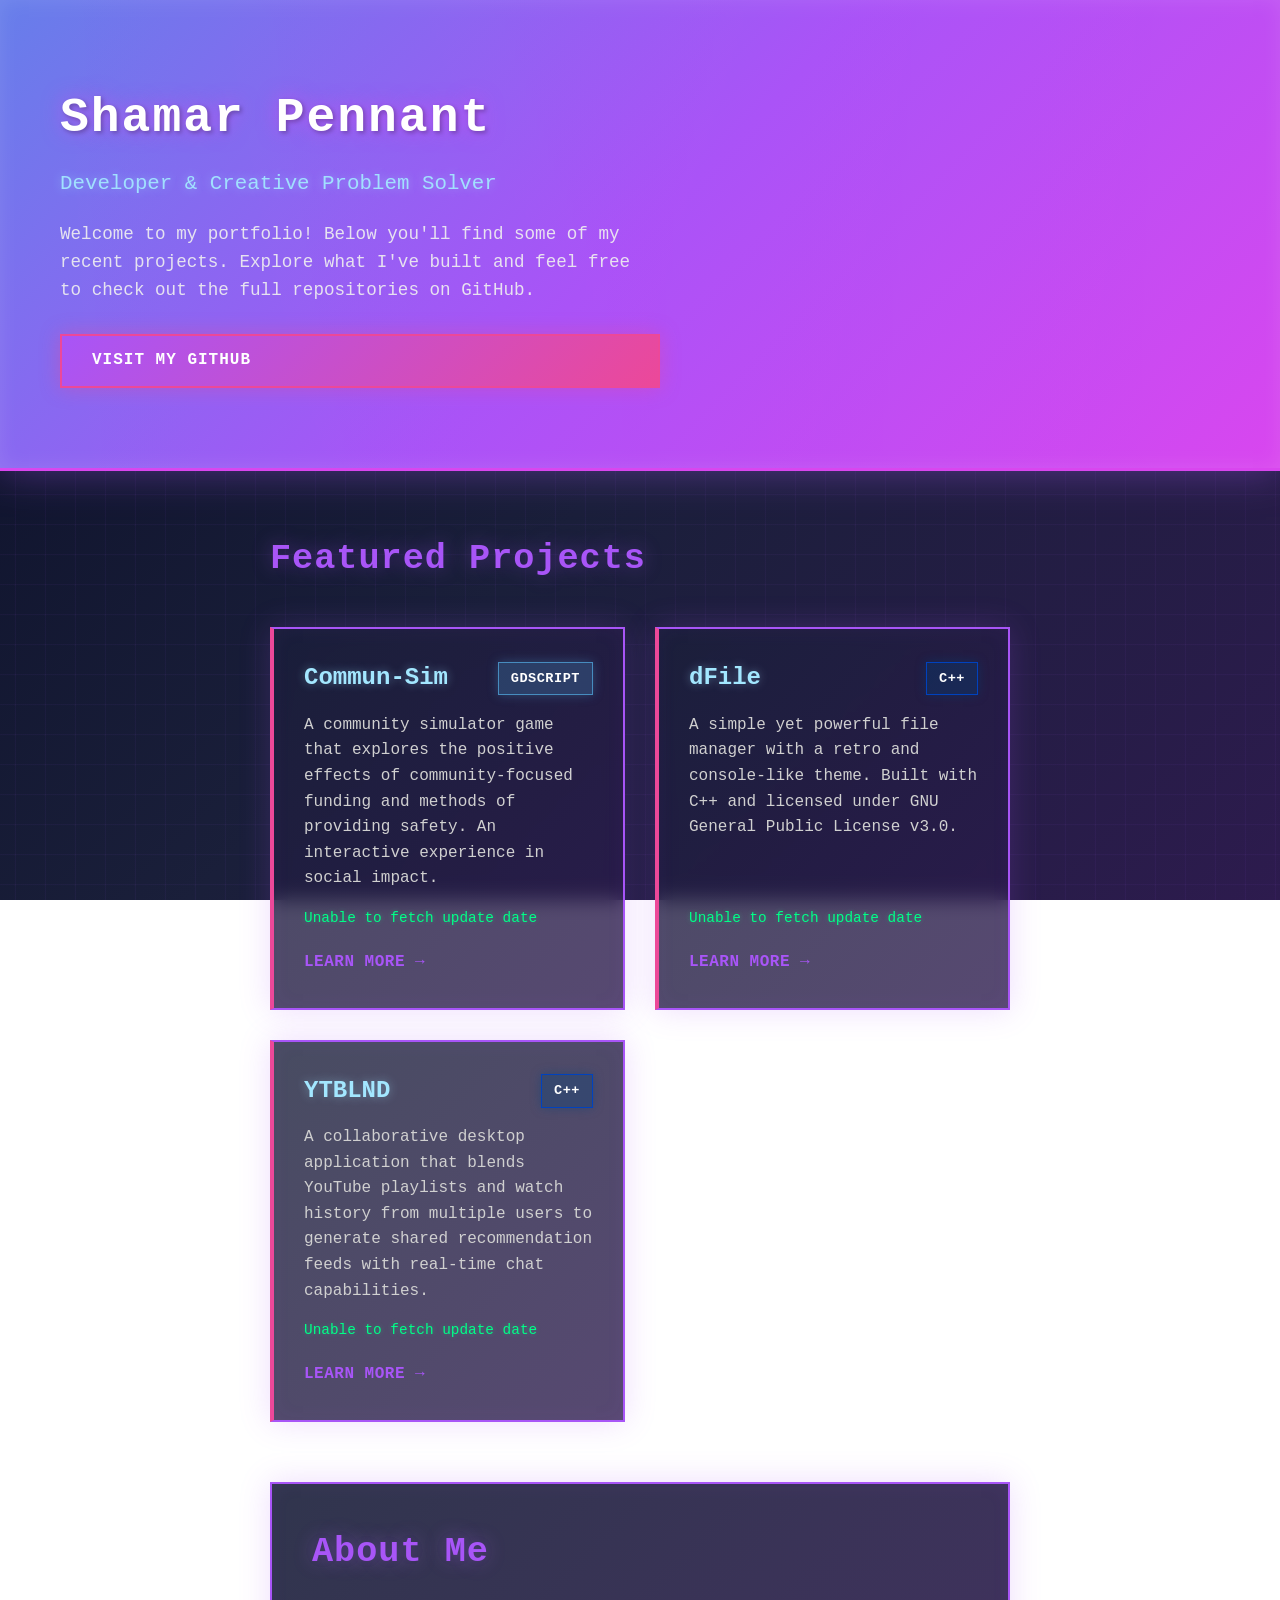
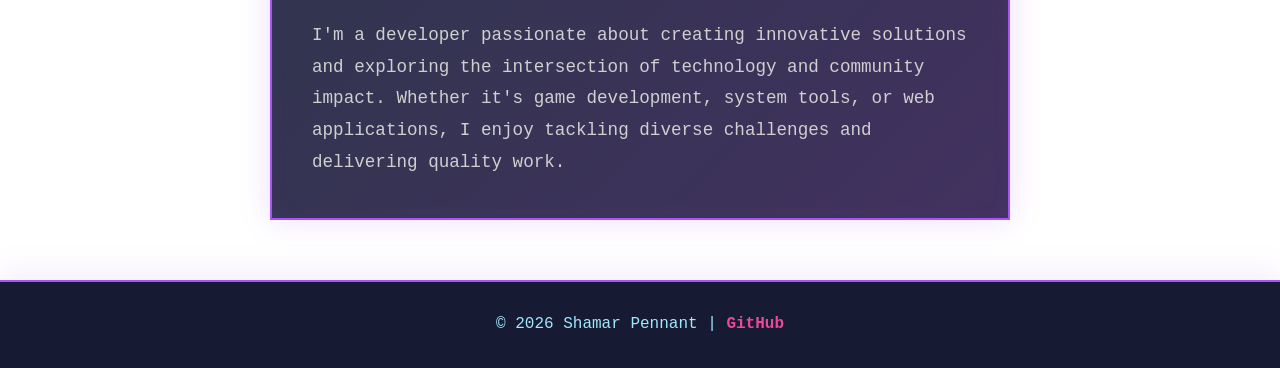
==== index.html @ f72c7af7 "data featching from GitHubs API to update the most recent commit dates automatically to align the si" ====
<!DOCTYPE html>
<html lang="en">
<head>
    <meta charset="UTF-8">
    <meta name="viewport" content="width=device-width, initial-scale=1.0">
    <title>Shamars Domain</title>

    <!-- Link to your stylesheet -->
    <link rel="stylesheet" href="css/style.css">
</head>

<body>
    <header class="hero">
        <div class="hero-content">
            <h1>Shamar Pennant</h1>
            <p class="tagline">Developer & Creative Problem Solver</p>
            <p class="intro">Welcome to my portfolio! Below you'll find some of my recent projects. Explore what I've built and feel free to check out the full repositories on GitHub.</p>
            <a href="https://github.com/slipnut44" class="cta-button">Visit My GitHub</a>
        </div>
    </header>

    <main>
        <section class="projects-section">
            <h2>Featured Projects</h2>
            <div class="projects-container">
                <!-- Project 1: Commun-Sim -->
                <div class="project-card">
                    <div class="project-header">
                        <h3>Commun-Sim</h3>
                        <span class="tech-badge gdscript">GDScript</span>
                    </div>
                    <p class="project-description">A community simulator game that explores the positive effects of community-focused funding and methods of providing safety. An interactive experience in social impact.</p>
                    <div class="project-meta">
                        <span class="updated" data-repo="slipnut44/Commun-Sim">Loading...</span>
                    </div>
                    <a href="commun-sim.html" class="project-link">Learn More →</a>
                </div>

                <!-- Project 2: dFile -->
                <div class="project-card">
                    <div class="project-header">
                        <h3>dFile</h3>
                        <span class="tech-badge cpp">C++</span>
                    </div>
                    <p class="project-description">A simple yet powerful file manager with a retro and console-like theme. Built with C++ and licensed under GNU General Public License v3.0.</p>
                    <div class="project-meta">
                        <span class="updated" data-repo="slipnut44/dFile">Loading...</span>
                    </div>
                    <a href="dfile.html" class="project-link">Learn More →</a>
                </div>

                <!-- Project 3: YTBLND -->
                <div class="project-card">
                    <div class="project-header">
                        <h3>YTBLND</h3>
                        <span class="tech-badge cpp">C++</span>
                    </div>
                    <p class="project-description">A collaborative desktop application that blends YouTube playlists and watch history from multiple users to generate shared recommendation feeds with real-time chat capabilities.</p>
                    <div class="project-meta">
                        <span class="updated" data-repo="slipnut44/YTBLND">Loading...</span>
                    </div>
                    <a href="ytblnd.html" class="project-link">Learn More →</a>
                </div>
            </div>
        </section>

        <section class="about-section">
            <h2>About Me</h2>
            <p>I'm a developer passionate about creating innovative solutions and exploring the intersection of technology and community impact. Whether it's game development, system tools, or web applications, I enjoy tackling diverse challenges and delivering quality work.</p>
        </section>
    </main>

    <footer>
        <p>© 2026 Shamar Pennant | <a href="https://github.com/slipnut44">GitHub</a></p>
    </footer>

    <!-- Link to your JavaScript file -->
    <script src="js/script.js"></script>
</body>
</html>
---- css/style.css ----
/* ========================================
   SHAMAR'S PORTFOLIO STYLESHEET
   ======================================== 
   
   Theme: Dark cyberpunk with purple/pink accents
   Color Scheme:
   - Primary Purple: #a855f7
   - Secondary Pink: #ec4899
   - Light Cyan: #a3e7ff
   - Dark Background: #0a0e27
   - Text Light: #d0d0d0
   - Text Highlight Green: #00ff88
   
   ======================================== */

/* GLOBAL STYLES & HTML DEFAULTS */
* {
    margin: 0;
    padding: 0;
    box-sizing: border-box;
}

body {
    font-family: 'Monaco', 'Menlo', 'Ubuntu Mono', 'Courier New', monospace;
    line-height: 1.6;
    color: #0a0e27;
    background: linear-gradient(135deg, #0a0e27 0%, #1a1f3a 50%, #2d1b4e 100%);
    background-attachment: fixed;
    min-height: 100vh;
    position: relative;
}

body::before {
    content: '';
    position: fixed;
    top: 0;
    left: 0;
    width: 100%;
    height: 100%;
    background-image: 
        linear-gradient(0deg, transparent 24%, rgba(168, 85, 247, 0.05) 25%, rgba(168, 85, 247, 0.05) 26%, transparent 27%, transparent 74%, rgba(168, 85, 247, 0.05) 75%, rgba(168, 85, 247, 0.05) 76%, transparent 77%, transparent),
        linear-gradient(90deg, transparent 24%, rgba(168, 85, 247, 0.05) 25%, rgba(168, 85, 247, 0.05) 26%, transparent 27%, transparent 74%, rgba(168, 85, 247, 0.05) 75%, rgba(168, 85, 247, 0.05) 76%, transparent 77%, transparent);
    background-size: 60px 60px;
    background-attachment: fixed;
    pointer-events: none;
    z-index: 0;
}

body > * {
    position: relative;
    z-index: 1;
}

/* ======================================== 
   HEADER & HERO SECTION
   ======================================== 
   Main hero banner at top of page
   Contains: Title, tagline, intro text, CTA button
   ======================================== */

header.hero {
    background: linear-gradient(135deg, #667eea 0%, #a855f7 50%, #d946ef 100%);
    color: #ffffff;
    padding: 80px 60px;
    text-align: left;
    box-shadow: 0 0 40px rgba(168, 85, 247, 0.4), inset 0 0 20px rgba(255, 255, 255, 0.1);
    border-bottom: 3px solid #d946ef;
    position: relative;
    overflow: hidden;
    display: flex;
    align-items: center;
    justify-content: flex-start;
    min-height: 400px;
}

header.hero::before {
    content: '';
    position: absolute;
    top: 0;
    left: 0;
    right: 0;
    bottom: 0;
    background: 
        linear-gradient(90deg, transparent 0%, rgba(255, 0, 255, 0.03) 50%, transparent 100%);
    animation: glitch 8s ease-in-out infinite;
}

@keyframes glitch {
    0%, 100% { opacity: 0.5; }
    50% { opacity: 0.8; }
}

.hero-content {
    max-width: 700px;
    position: relative;
    z-index: 1;
    text-align: left;
    display: flex;
    flex-direction: column;
    justify-content: center;
}

header.hero h1 {
    font-size: 3em;
    margin-bottom: 10px;
    font-weight: 700;
    text-shadow: 0 0 20px rgba(217, 70, 239, 0.6), 2px 2px 4px rgba(0, 0, 0, 0.3);
    letter-spacing: 2px;
}

.tagline {
    font-size: 1.3em;
    margin-bottom: 20px;
    opacity: 0.95;
    color: #a3e7ff;
    text-shadow: 0 0 10px rgba(163, 231, 255, 0.5);
}

.intro {
    font-size: 1.1em;
    margin-bottom: 30px;
    max-width: 600px;
    opacity: 0.9;
    color: #f0f0f0;
    text-align: left;
}

.cta-button {
    display: inline-block;
    background: linear-gradient(135deg, #a855f7 0%, #ec4899 100%);
    color: #ffffff;
    padding: 12px 30px;
    border-radius: 0;
    border: 2px solid #ec4899;
    text-decoration: none;
    font-weight: 600;
    font-family: 'Monaco', 'Menlo', 'Ubuntu Mono', 'Courier New', monospace;
    transition: all 0.3s;
    box-shadow: 0 0 20px rgba(236, 72, 153, 0.4);
    text-transform: uppercase;
    letter-spacing: 1px;
}

.cta-button:hover {
    transform: translateY(-2px) skewX(-2deg);
    box-shadow: 0 0 30px rgba(236, 72, 153, 0.7), inset 0 0 20px rgba(236, 72, 153, 0.2);
    background: linear-gradient(135deg, #ec4899 0%, #a855f7 100%);
}

/* ======================================== 
   MAIN CONTENT LAYOUT
   ======================================== 
   Container for all page content
   Max-width: 900px, centered with padding
   ======================================== */

main {
    max-width: 900px;
    margin: 60px auto;
    padding: 0 80px;
    position: relative;
    z-index: 1;
}

/* ======================================== 
   SECTION TITLES
   ======================================== */

.projects-section h2,
.about-section h2 {
    font-size: 2.2em;
    margin-bottom: 40px;
    text-align: left;
    color: #a855f7;
    text-shadow: 0 0 20px rgba(168, 85, 247, 0.4);
    letter-spacing: 1px;
}

/* ======================================== 
   PROJECT CARDS LAYOUT
   ======================================== 
   Grid container for project cards on index.html
   Responsive grid: 3 columns on desktop, auto-fit for mobile
   ======================================== */

.projects-container {
    display: grid;
    grid-template-columns: repeat(auto-fit, minmax(350px, 1fr));
    gap: 30px;
    margin-bottom: 60px;
}

/* INDIVIDUAL PROJECT CARD STYLING
   Each project card has: title, tech badge, description, link
   Hover effect: lifts card and changes border color */

.project-card {
    background: linear-gradient(135deg, rgba(26, 31, 58, 0.8) 0%, rgba(45, 27, 78, 0.8) 100%);
    border-radius: 0;
    padding: 30px;
    box-shadow: 0 0 30px rgba(168, 85, 247, 0.2), inset 0 0 20px rgba(168, 85, 247, 0.05);
    transition: all 0.3s;
    border: 2px solid #a855f7;
    border-left: 4px solid #ec4899;
    display: flex;
    flex-direction: column;
    backdrop-filter: blur(10px);
}

.project-card:hover {
    transform: translateY(-8px) rotateY(5deg);
    box-shadow: 0 0 40px rgba(236, 72, 153, 0.4), inset 0 0 20px rgba(168, 85, 247, 0.1);
    border-color: #ec4899;
}

.project-header {
    display: flex;
    justify-content: space-between;
    align-items: center;
    margin-bottom: 15px;
}

.project-header h3 {
    font-size: 1.5em;
    color: #a3e7ff;
    text-shadow: 0 0 10px rgba(163, 231, 255, 0.4);
}

.tech-badge {
    display: inline-block;
    padding: 5px 12px;
    border-radius: 0;
    font-size: 0.85em;
    font-weight: 600;
    color: white;
    border: 1px solid;
    font-family: 'Monaco', 'Menlo', 'Ubuntu Mono', 'Courier New', monospace;
    text-transform: uppercase;
    letter-spacing: 0.5px;
}

.tech-badge.gdscript {
    background-color: rgba(71, 140, 191, 0.3);
    border-color: #478cbf;
    box-shadow: 0 0 10px rgba(71, 140, 191, 0.4);
}

.tech-badge.cpp {
    background-color: rgba(0, 66, 126, 0.3);
    border-color: #0042be;
    box-shadow: 0 0 10px rgba(0, 66, 126, 0.4);
}

.project-description {
    color: #d0d0d0;
    margin-bottom: 15px;
    flex-grow: 1;
    text-align: left;
}

.project-meta {
    font-size: 0.9em;
    color: #00ff88;
    margin-bottom: 20px;
    text-shadow: 0 0 5px rgba(0, 255, 136, 0.3);
}

.project-link {
    color: #a855f7;
    text-decoration: none;
    font-weight: 600;
    transition: all 0.3s;
    align-self: flex-start;
    text-transform: uppercase;
    letter-spacing: 0.5px;
    border-bottom: 2px solid transparent;
}

.project-link:hover {
    color: #ec4899;
    border-bottom: 2px solid #ec4899;
    text-shadow: 0 0 10px rgba(236, 72, 153, 0.6);
}

.about-section {
    background: linear-gradient(135deg, rgba(26, 31, 58, 0.9) 0%, rgba(45, 27, 78, 0.9) 100%);
    padding: 40px;
    border-radius: 0;
    box-shadow: 0 0 30px rgba(168, 85, 247, 0.2), inset 0 0 20px rgba(168, 85, 247, 0.05);
    max-width: 100%;
    margin: 40px 0;
    border: 2px solid #a855f7;
    backdrop-filter: blur(10px);
}

.about-section p {
    font-size: 1.1em;
    color: #d0d0d0;
    line-height: 1.8;
    text-align: left;
}

/* ======================================== 
   FOOTER  
   ======================================== 
   Bottom section with copyright and links
   ======================================== */

footer {
    background-color: rgba(10, 14, 39, 0.95);
    color: #a3e7ff;
    text-align: center;
    padding: 30px 20px;
    margin-top: 60px;
    border-top: 2px solid #a855f7;
    box-shadow: 0 -10px 30px rgba(168, 85, 247, 0.1);
    position: relative;
    z-index: 1;
}

footer a {
    color: #ec4899;
    text-decoration: none;
    font-weight: 600;
    transition: all 0.3s;
}

footer a:hover {
    text-shadow: 0 0 10px rgba(236, 72, 153, 0.6);
    color: #a855f7;
}

/* Back Link Styling */
.back-link {
    display: inline-block;
    color: #a3e7ff;
    text-decoration: none;
    font-size: 0.95em;
    margin-bottom: 20px;
    transition: all 0.3s;
    text-shadow: 0 0 5px rgba(163, 231, 255, 0.3);
}

.back-link:hover {
    color: #ec4899;
    text-shadow: 0 0 10px rgba(236, 72, 153, 0.6);
}

/* ======================================== 
   PROJECT DETAIL PAGE STYLING
   ======================================== 
   Used on individual project pages (commun-sim.html, dfile.html, ytblnd.html)
   Sections: About, Features, Technical Details, Build/Installation, Credits
   ======================================== */

.project-detail-section {
    background: linear-gradient(135deg, rgba(26, 31, 58, 0.9) 0%, rgba(45, 27, 78, 0.9) 100%);
    padding: 40px;
    border-radius: 0;
    box-shadow: 0 0 30px rgba(168, 85, 247, 0.2), inset 0 0 20px rgba(168, 85, 247, 0.05);
    margin: 40px 0;
    border: 2px solid #a855f7;
    backdrop-filter: blur(10px);
}

.project-detail-section h2 {
    color: #a855f7;
    font-size: 1.8em;
    margin-bottom: 25px;
    text-shadow: 0 0 20px rgba(168, 85, 247, 0.4);
    letter-spacing: 1px;
}

.project-detail-section h3 {
    color: #a3e7ff;
    font-size: 1.3em;
    margin: 20px 0 10px 0;
    text-shadow: 0 0 10px rgba(163, 231, 255, 0.3);
}

.project-detail-section p {
    color: #d0d0d0;
    line-height: 1.8;
    margin-bottom: 15px;
    font-size: 1em;
}

.project-detail-section a {
    color: #ec4899;
    text-decoration: none;
    font-weight: 600;
    transition: all 0.3s;
}

.project-detail-section a:hover {
    color: #a855f7;
    text-shadow: 0 0 10px rgba(236, 72, 153, 0.6);
}

.project-detail-section ul {
    list-style: none;
    padding: 0;
}

.project-detail-section li {
    color: #d0d0d0;
    margin: 10px 0;
    padding-left: 20px;
    position: relative;
}

.project-detail-section li::before {
    content: '▸';
    color: #ec4899;
    font-weight: bold;
    position: absolute;
    left: 0;
}

/* ======================================== 
   FEATURES GRID (2-column grid on detail pages)
   ======================================== 
   Used in project detail pages to display feature highlights
   Each feature has title, description, and pink bullet
   ======================================== */

.features-grid {
    display: grid;
    grid-template-columns: repeat(auto-fit, minmax(280px, 1fr));
    gap: 25px;
    margin: 30px 0;
}

.feature-item {
    background: linear-gradient(135deg, rgba(168, 85, 247, 0.1) 0%, rgba(236, 72, 153, 0.05) 100%);
    padding: 25px;
    border: 1px solid rgba(168, 85, 247, 0.3);
    border-radius: 0;
    transition: all 0.3s;
}

.feature-item:hover {
    border-color: #ec4899;
    box-shadow: 0 0 20px rgba(168, 85, 247, 0.2), inset 0 0 15px rgba(236, 72, 153, 0.1);
    transform: translateY(-3px);
}

.feature-item h3 {
    color: #ec4899;
    font-size: 1.2em;
    margin-bottom: 10px;
    text-shadow: 0 0 10px rgba(236, 72, 153, 0.4);
}

.feature-item p {
    color: #c0c0c0;
    font-size: 0.95em;
    margin: 0;
}

/* ======================================== 
   TECHNICAL INFO GRID (3-column grid)
   ======================================== 
   Used in project detail pages for tech stack, architecture, requirements
   Matches feature-item styling with purple accents
   ======================================== */

.tech-info {
    display: grid;
    grid-template-columns: repeat(auto-fit, minmax(300px, 1fr));
    gap: 25px;
    margin: 30px 0;
}

.tech-item {
    background: linear-gradient(135deg, rgba(168, 85, 247, 0.1) 0%, rgba(236, 72, 153, 0.05) 100%);
    padding: 25px;
    border: 1px solid rgba(168, 85, 247, 0.3);
    border-radius: 0;
}

.tech-item h3 {
    color: #a855f7;
    font-size: 1.15em;
    margin-bottom: 15px;
    border-bottom: 1px solid rgba(168, 85, 247, 0.3);
    padding-bottom: 10px;
}

.tech-item ul {
    list-style: none;
    padding: 0;
}

.tech-item li {
    color: #d0d0d0;
    margin: 10px 0;
    padding-left: 20px;
    position: relative;
}

.tech-item li::before {
    content: '▸';
    color: #ec4899;
    font-weight: bold;
    position: absolute;
    left: 0;
}

.tech-item li strong {
    color: #a3e7ff;
}

/* ======================================== 
   BUILD & INSTALLATION SECTION
   ======================================== 
   Code blocks and command snippets styling
   Green text (#00ff88) for terminal commands
   ======================================== */

.get-started-content {
    font-size: 0.95em;
}

.get-started-content ol {
    color: #d0d0d0;
    padding-left: 25px;
    margin: 15px 0;
}

.get-started-content li {
    margin: 10px 0;
    line-height: 1.6;
}

.get-started-content code {
    background: rgba(0, 255, 136, 0.05);
    color: #00ff88;
    padding: 2px 6px;
    border-radius: 3px;
    font-family: 'Monaco', 'Menlo', 'Ubuntu Mono', 'Courier New', monospace;
    text-shadow: 0 0 5px rgba(0, 255, 136, 0.3);
    font-size: 0.9em;
}

.code-block {
    display: block;
    background: rgba(0, 0, 0, 0.3);
    border: 1px solid rgba(0, 255, 136, 0.2);
    color: #00ff88;
    padding: 15px;
    margin: 15px 0;
    border-radius: 0;
    overflow-x: auto;
    font-family: 'Monaco', 'Menlo', 'Ubuntu Mono', 'Courier New', monospace;
    text-shadow: 0 0 10px rgba(0, 255, 136, 0.2);
}

/* CTA Section */
.cta-section {
    background: linear-gradient(135deg, rgba(168, 85, 247, 0.15) 0%, rgba(236, 72, 153, 0.1) 100%);
    padding: 50px 40px;
    border: 2px solid #a855f7;
    text-align: center;
    margin: 50px 0;
    border-radius: 0;
    box-shadow: 0 0 30px rgba(168, 85, 247, 0.2);
}

.cta-button.primary {
    display: inline-block;
    background: linear-gradient(135deg, #a855f7 0%, #ec4899 100%);
    color: #ffffff;
    padding: 15px 40px;
    border: 2px solid #ec4899;
    text-decoration: none;
    font-weight: 700;
    font-family: 'Monaco', 'Menlo', 'Ubuntu Mono', 'Courier New', monospace;
    transition: all 0.3s;
    box-shadow: 0 0 25px rgba(236, 72, 153, 0.5);
    text-transform: uppercase;
    letter-spacing: 1px;
    font-size: 1.05em;
}

.cta-button.primary:hover {
    transform: translateY(-3px) skewX(-2deg);
    box-shadow: 0 0 40px rgba(236, 72, 153, 0.7), inset 0 0 20px rgba(236, 72, 153, 0.2);
    background: linear-gradient(135deg, #ec4899 0%, #a855f7 100%);
}

.cta-subtitle {
    color: #a3e7ff;
    margin-top: 15px;
    font-size: 0.95em;
    text-shadow: 0 0 10px rgba(163, 231, 255, 0.3);
}

/* ======================================== 
   RESPONSIVE DESIGN BREAKPOINTS
   ======================================== 
   Mobile-first approach
   Breakpoints: 1024px (tablet), 768px (mobile), 480px (small phone)
   Adjust padding, font sizes, and grid columns for smaller screens
   ======================================== */

/* Responsive Design */
@media (max-width: 1024px) {
    header.hero {
        padding: 60px 50px;
    }

    main {
        padding: 0 60px;
    }

    .project-detail-section {
        padding: 30px;
    }
}

@media (max-width: 768px) {
    header.hero {
        padding: 50px 30px;
        min-height: 350px;
    }

    header.hero h1 {
        font-size: 2em;
    }

    .tagline {
        font-size: 1.1em;
    }

    main {
        padding: 0 30px;
    }

    .projects-container {
        grid-template-columns: 1fr;
    }

    .about-section {
        padding: 30px 20px;
    }

    .features-grid {
        grid-template-columns: 1fr;
        gap: 20px;
    }

    .tech-info {
        grid-template-columns: 1fr;
        gap: 20px;
    }

    .project-detail-section {
        padding: 25px 20px;
        margin: 30px 0;
    }

    .cta-section {
        padding: 40px 30px;
    }

    .cta-button.primary {
        font-size: 0.95em;
        padding: 12px 30px;
    }
}

@media (max-width: 480px) {
    header.hero {
        padding: 40px 20px;
        min-height: 300px;
    }

    header.hero h1 {
        font-size: 1.5em;
    }

    .tagline {
        font-size: 1em;
    }

    .intro {
        font-size: 1em;
    }

    main {
        padding: 0 20px;
        margin: 40px auto;
    }

    .about-section {
        padding: 20px 15px;
        margin: 30px 0;
    }

    .project-detail-section {
        padding: 20px 15px;
        margin: 20px 0;
    }

    .project-detail-section h2 {
        font-size: 1.4em;
    }

    .project-detail-section h3 {
        font-size: 1.1em;
    }

    .features-grid {
        grid-template-columns: 1fr;
        gap: 15px;
    }

    .tech-info {
        grid-template-columns: 1fr;
        gap: 15px;
    }

    .cta-section {
        padding: 30px 20px;
    }

    .code-block {
        font-size: 0.85em;
        padding: 12px;
        overflow-x: auto;
    }
}
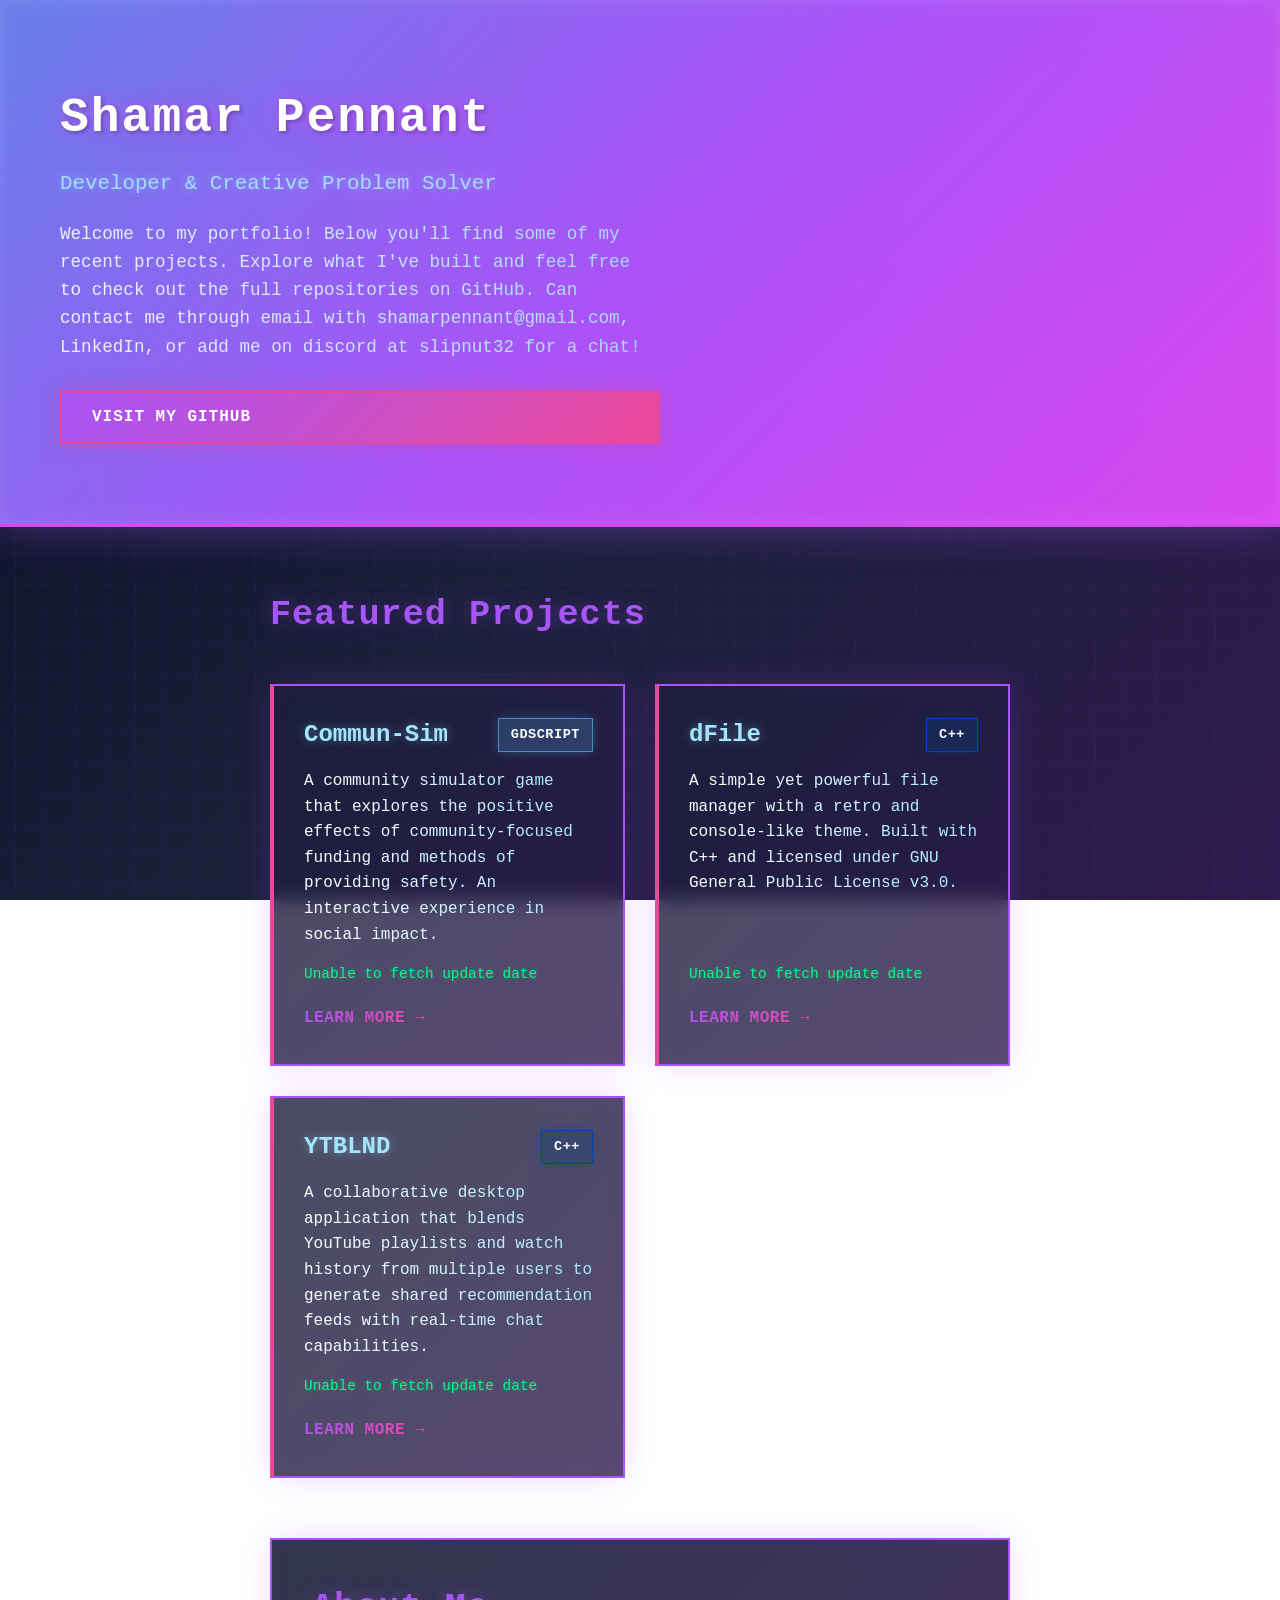
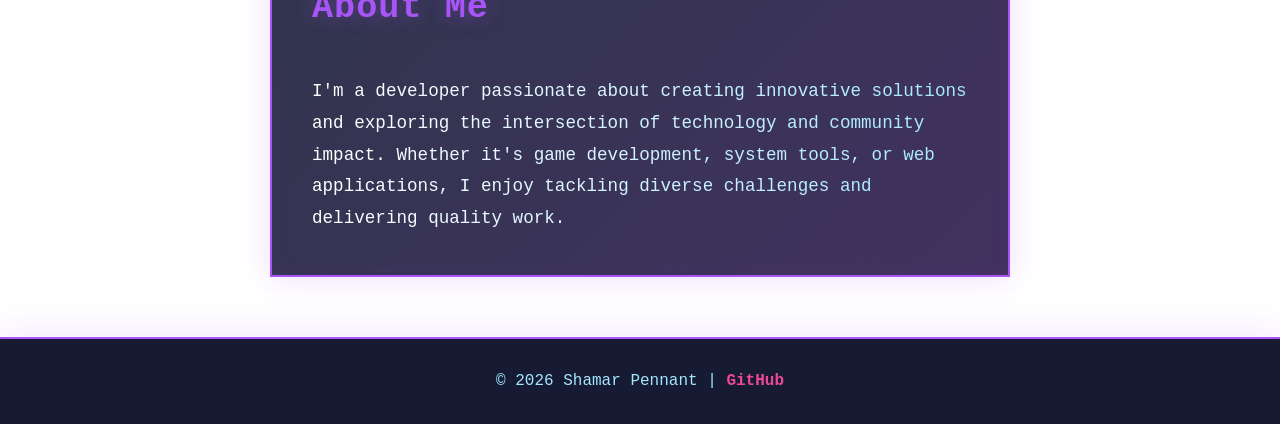
==== commit 5aa7b6dd: "added contact information" ====
--- a/index.html
+++ b/index.html
@@ -14,7 +14,16 @@
         <div class="hero-content">
             <h1>Shamar Pennant</h1>
             <p class="tagline">Developer & Creative Problem Solver</p>
-            <p class="intro">Welcome to my portfolio! Below you'll find some of my recent projects. Explore what I've built and feel free to check out the full repositories on GitHub.</p>
+            <p class="intro">
+                Welcome to my portfolio! Below you'll find some of my recent projects. 
+                Explore what I've built and feel free to check out the full repositories on 
+                GitHub.
+
+                Can contact me through email with shamarpennant@gmail.com, 
+                <a hiref="https://www.linkedin.com/in/shamarpennant/">LinkedIn</a>, or add 
+                me on discord at slipnut32 for a chat!
+
+            </p>
             <a href="https://github.com/slipnut44" class="cta-button">Visit My GitHub</a>
         </div>
     </header>
--- a/css/style.css
+++ b/css/style.css
@@ -121,7 +121,10 @@
     margin-bottom: 30px;
     max-width: 600px;
     opacity: 0.9;
-    color: #f0f0f0;
+    background: linear-gradient(90deg, #ffffff 0%, #a3e7ff 100%);
+    -webkit-background-clip: text;
+    -webkit-text-fill-color: transparent;
+    background-clip: text;
     text-align: left;
 }
 
@@ -252,7 +255,10 @@
 }
 
 .project-description {
-    color: #d0d0d0;
+    background: linear-gradient(90deg, #ffffff 0%, #a3e7ff 100%);
+    -webkit-background-clip: text;
+    -webkit-text-fill-color: transparent;
+    background-clip: text;
     margin-bottom: 15px;
     flex-grow: 1;
     text-align: left;
@@ -266,7 +272,10 @@
 }
 
 .project-link {
-    color: #a855f7;
+    background: linear-gradient(135deg, #a855f7 0%, #ec4899 100%);
+    -webkit-background-clip: text;
+    -webkit-text-fill-color: transparent;
+    background-clip: text;
     text-decoration: none;
     font-weight: 600;
     transition: all 0.3s;
@@ -277,7 +286,10 @@
 }
 
 .project-link:hover {
-    color: #ec4899;
+    background: linear-gradient(135deg, #ec4899 0%, #a855f7 100%);
+    -webkit-background-clip: text;
+    -webkit-text-fill-color: transparent;
+    background-clip: text;
     border-bottom: 2px solid #ec4899;
     text-shadow: 0 0 10px rgba(236, 72, 153, 0.6);
 }
@@ -295,7 +307,10 @@
 
 .about-section p {
     font-size: 1.1em;
-    color: #d0d0d0;
+    background: linear-gradient(90deg, #ffffff 0%, #a3e7ff 100%);
+    -webkit-background-clip: text;
+    -webkit-text-fill-color: transparent;
+    background-clip: text;
     line-height: 1.8;
     text-align: left;
 }
@@ -379,7 +394,10 @@
 }
 
 .project-detail-section p {
-    color: #d0d0d0;
+    background: linear-gradient(90deg, #ffffff 0%, #a3e7ff 100%);
+    -webkit-background-clip: text;
+    -webkit-text-fill-color: transparent;
+    background-clip: text;
     line-height: 1.8;
     margin-bottom: 15px;
     font-size: 1em;
@@ -453,7 +471,10 @@
 }
 
 .feature-item p {
-    color: #c0c0c0;
+    background: linear-gradient(90deg, #ffffff 0%, #a3e7ff 100%);
+    -webkit-background-clip: text;
+    -webkit-text-fill-color: transparent;
+    background-clip: text;
     font-size: 0.95em;
     margin: 0;
 }
@@ -485,6 +506,18 @@
     margin-bottom: 15px;
     border-bottom: 1px solid rgba(168, 85, 247, 0.3);
     padding-bottom: 10px;
+}
+
+h4 {
+    color: #c297ff;
+    font-size: 0.95em;
+    margin-top: 20px;
+    margin-bottom: 10px;
+    font-weight: 600;
+    letter-spacing: 0.5px;
+    text-transform: uppercase;
+    border-left: 3px solid #8767b3;
+    padding-left: 12px;
 }
 
 .tech-item ul {
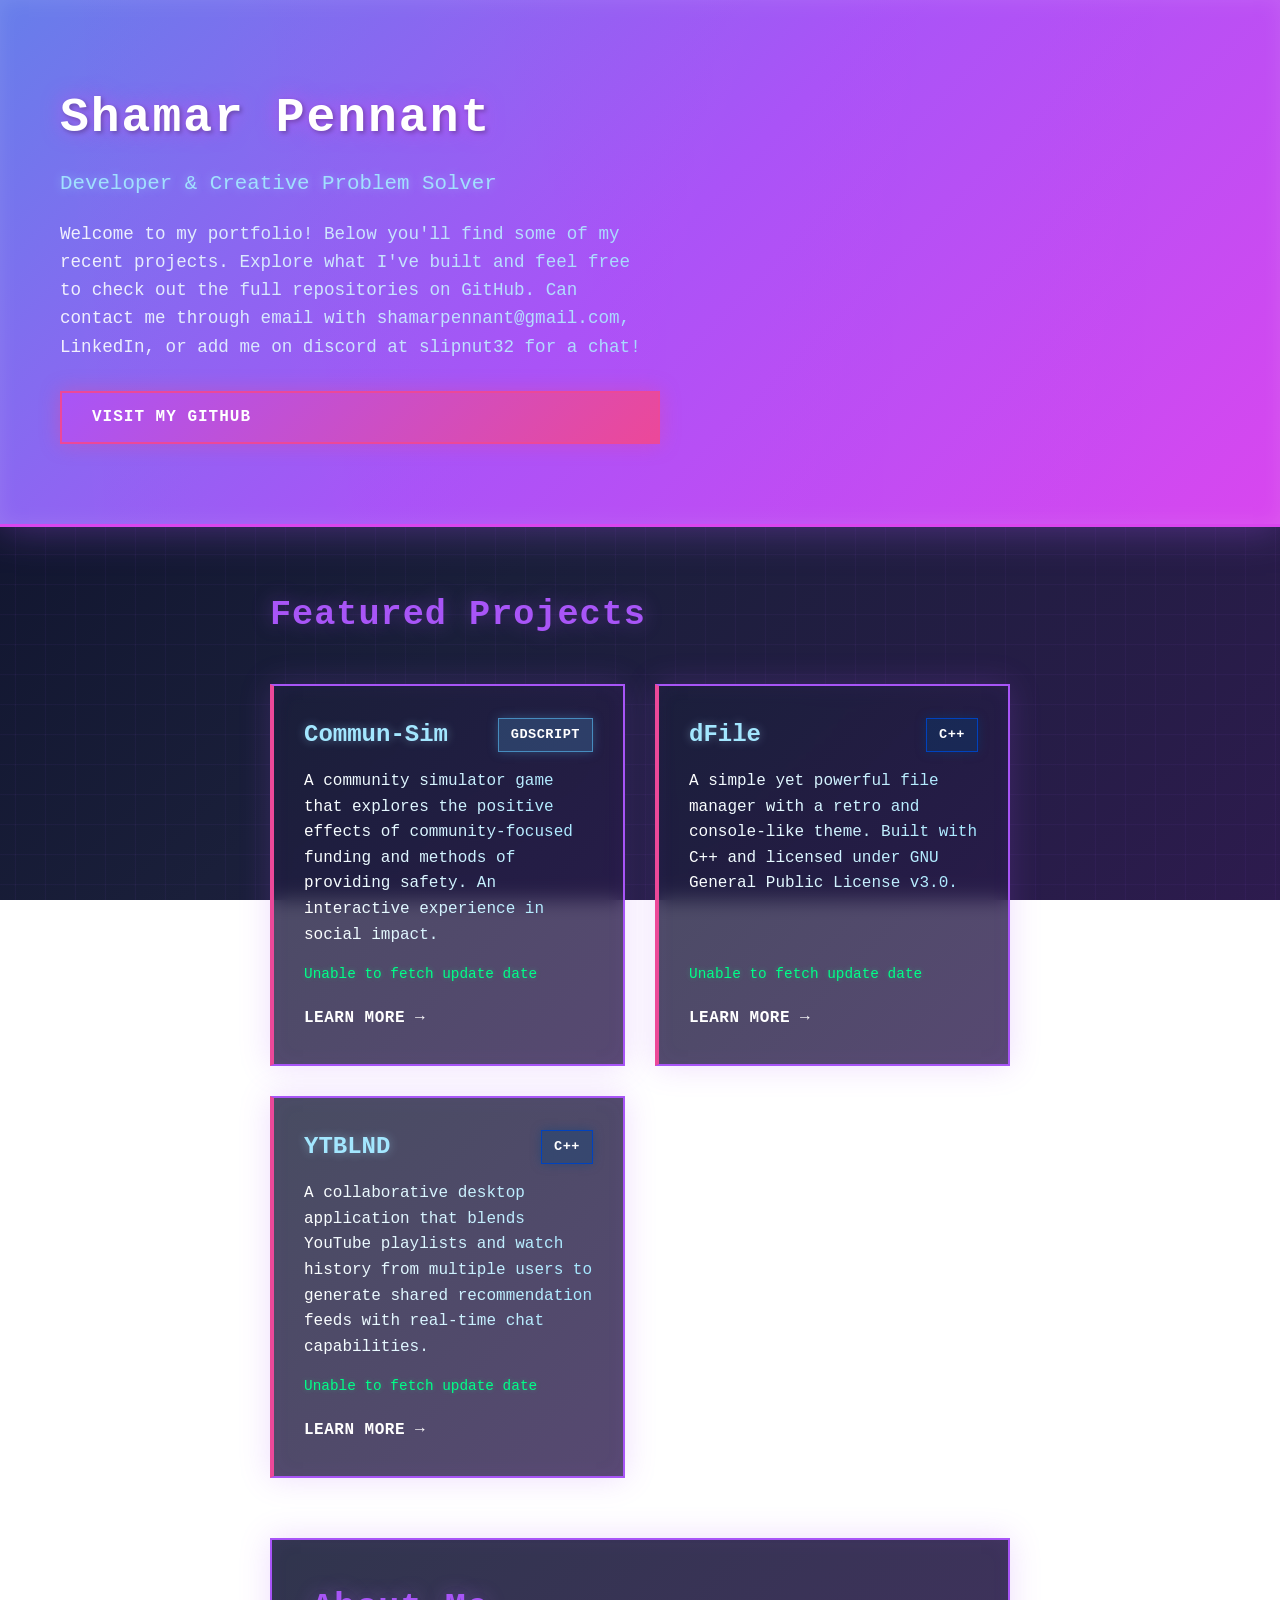
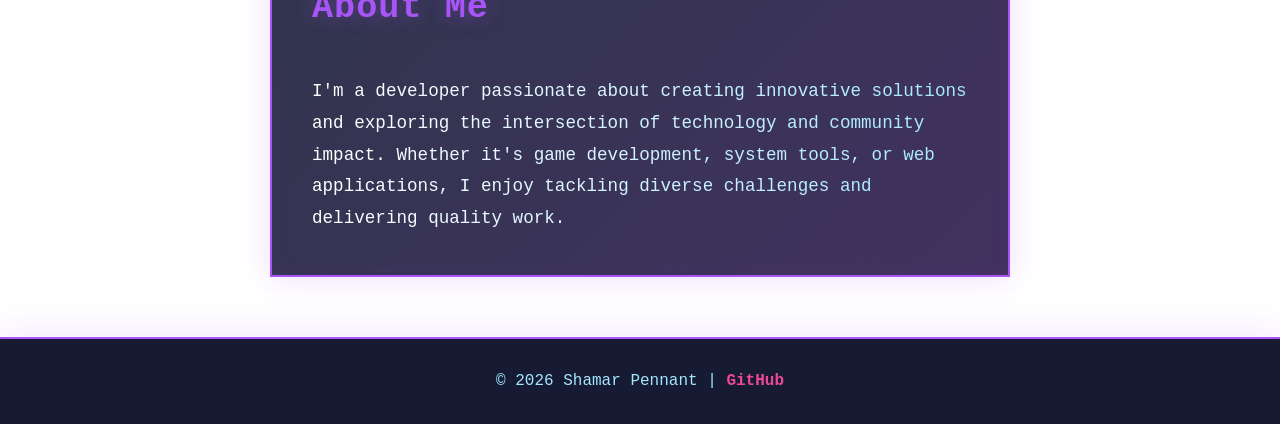
==== commit dc053531: "fixed mistaken section added" ====
--- a/index.html
+++ b/index.html
@@ -20,7 +20,7 @@
                 GitHub.
 
                 Can contact me through email with shamarpennant@gmail.com, 
-                <a hiref="https://www.linkedin.com/in/shamarpennant/">LinkedIn</a>, or add 
+                <a href="https://www.linkedin.com/in/shamarpennant/">LinkedIn</a>, or add 
                 me on discord at slipnut32 for a chat!
 
             </p>
--- a/css/style.css
+++ b/css/style.css
@@ -272,10 +272,7 @@
 }
 
 .project-link {
-    background: linear-gradient(135deg, #a855f7 0%, #ec4899 100%);
-    -webkit-background-clip: text;
-    -webkit-text-fill-color: transparent;
-    background-clip: text;
+    color: #ffffff;
     text-decoration: none;
     font-weight: 600;
     transition: all 0.3s;
@@ -286,10 +283,7 @@
 }
 
 .project-link:hover {
-    background: linear-gradient(135deg, #ec4899 0%, #a855f7 100%);
-    -webkit-background-clip: text;
-    -webkit-text-fill-color: transparent;
-    background-clip: text;
+    color: #d0d0d0;
     border-bottom: 2px solid #ec4899;
     text-shadow: 0 0 10px rgba(236, 72, 153, 0.6);
 }
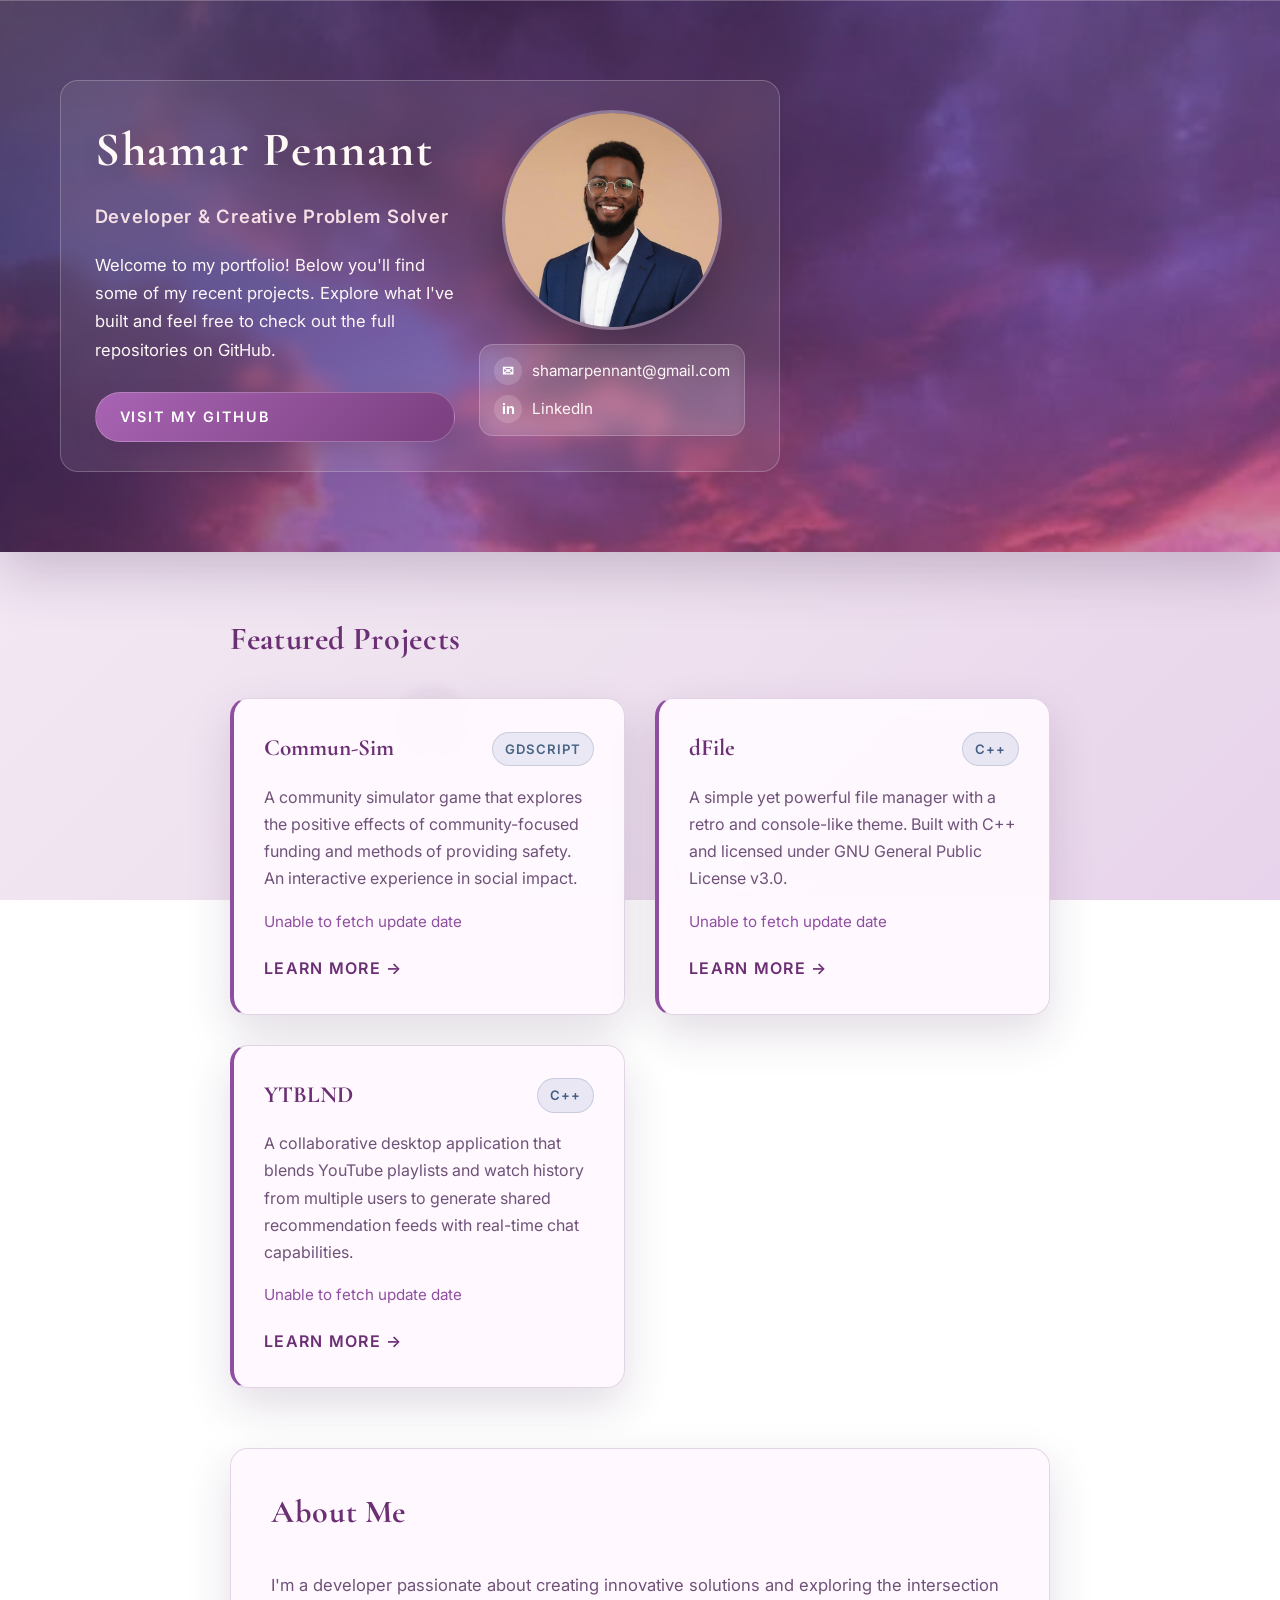
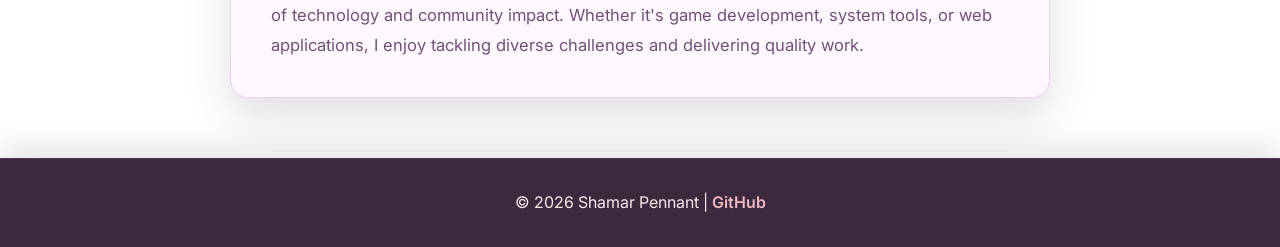
==== commit 6db4cb05: "updated to be more professionally streamlined while showing expression and creativity" ====
--- a/index.html
+++ b/index.html
@@ -11,20 +11,32 @@
 
 <body>
     <header class="hero">
-        <div class="hero-content">
-            <h1>Shamar Pennant</h1>
-            <p class="tagline">Developer & Creative Problem Solver</p>
-            <p class="intro">
-                Welcome to my portfolio! Below you'll find some of my recent projects. 
-                Explore what I've built and feel free to check out the full repositories on 
-                GitHub.
-
-                Can contact me through email with shamarpennant@gmail.com, 
-                <a href="https://www.linkedin.com/in/shamarpennant/">LinkedIn</a>, or add 
-                me on discord at slipnut32 for a chat!
-
-            </p>
-            <a href="https://github.com/slipnut44" class="cta-button">Visit My GitHub</a>
+        <div class="hero-content hero-content--split">
+            <div class="hero-text">
+                <h1>Shamar Pennant</h1>
+                <p class="tagline">Developer & Creative Problem Solver</p>
+                <p class="intro">
+                    Welcome to my portfolio! Below you'll find some of my recent projects.
+                    Explore what I've built and feel free to check out the full repositories on
+                    GitHub.
+                </p>
+                <a href="https://github.com/slipnut44" class="cta-button">Visit My GitHub</a>
+            </div>
+            <div class="hero-side">
+                <div class="hero-profile">
+                    <img src="resources/desean_upper.jpeg" alt="Shamar Pennant portrait">
+                </div>
+                <div class="hero-contact" aria-label="Contact information">
+                    <div class="contact-item">
+                        <span class="contact-icon">✉</span>
+                        <a href="mailto:shamarpennant@gmail.com">shamarpennant@gmail.com</a>
+                    </div>
+                    <div class="contact-item">
+                        <span class="contact-icon">in</span>
+                        <a href="https://www.linkedin.com/in/shamarpennant" target="_blank" rel="noopener noreferrer">LinkedIn</a>
+                    </div>
+                </div>
+            </div>
         </div>
     </header>
 
--- a/css/style.css
+++ b/css/style.css
@@ -1,19 +1,20 @@
-/* ========================================
-   SHAMAR'S PORTFOLIO STYLESHEET
-   ======================================== 
-   
-   Theme: Dark cyberpunk with purple/pink accents
-   Color Scheme:
-   - Primary Purple: #a855f7
-   - Secondary Pink: #ec4899
-   - Light Cyan: #a3e7ff
-   - Dark Background: #0a0e27
-   - Text Light: #d0d0d0
-   - Text Highlight Green: #00ff88
-   
-   ======================================== */
-
-/* GLOBAL STYLES & HTML DEFAULTS */
+@import url('https://fonts.googleapis.com/css2?family=Inter:wght@400;500;600;700&family=Cormorant+Garamond:wght@500;600;700&display=swap');
+
+:root {
+    --page-bg: #f6ebf8;
+    --page-bg-deep: #e7d3eb;
+    --surface: rgba(255, 249, 255, 0.95);
+    --surface-strong: #fefcff;
+    --text-main: #3a2141;
+    --text-muted: #6f5278;
+    --accent: #8f4fa0;
+    --accent-strong: #6b2f74;
+    --accent-soft: #d4b0e2;
+    --accent-glow: rgba(107, 47, 116, 0.16);
+    --border: rgba(90, 45, 110, 0.18);
+    --shadow: 0 18px 45px rgba(74, 41, 90, 0.16);
+}
+
 * {
     margin: 0;
     padding: 0;
@@ -21,10 +22,12 @@
 }
 
 body {
-    font-family: 'Monaco', 'Menlo', 'Ubuntu Mono', 'Courier New', monospace;
-    line-height: 1.6;
-    color: #0a0e27;
-    background: linear-gradient(135deg, #0a0e27 0%, #1a1f3a 50%, #2d1b4e 100%);
+    font-family: 'Inter', 'Segoe UI', Arial, sans-serif;
+    line-height: 1.7;
+    color: var(--text-main);
+    background:
+        radial-gradient(circle at top left, rgba(202, 165, 217, 0.28), transparent 34%),
+        linear-gradient(135deg, var(--page-bg) 0%, #efe2ef 56%, var(--page-bg-deep) 100%);
     background-attachment: fixed;
     min-height: 100vh;
     position: relative;
@@ -33,17 +36,46 @@
 body::before {
     content: '';
     position: fixed;
-    top: 0;
-    left: 0;
-    width: 100%;
-    height: 100%;
-    background-image: 
-        linear-gradient(0deg, transparent 24%, rgba(168, 85, 247, 0.05) 25%, rgba(168, 85, 247, 0.05) 26%, transparent 27%, transparent 74%, rgba(168, 85, 247, 0.05) 75%, rgba(168, 85, 247, 0.05) 76%, transparent 77%, transparent),
-        linear-gradient(90deg, transparent 24%, rgba(168, 85, 247, 0.05) 25%, rgba(168, 85, 247, 0.05) 26%, transparent 27%, transparent 74%, rgba(168, 85, 247, 0.05) 75%, rgba(168, 85, 247, 0.05) 76%, transparent 77%, transparent);
-    background-size: 60px 60px;
-    background-attachment: fixed;
+    inset: 0;
     pointer-events: none;
     z-index: 0;
+}
+
+body::after {
+    content: '';
+    position: fixed;
+    inset: -8%;
+    background-image:
+        radial-gradient(circle at 15% 18%, rgba(151, 93, 170, 0.18) 0 0, transparent 22%),
+        radial-gradient(circle at 82% 24%, rgba(186, 118, 204, 0.16) 0 0, transparent 20%),
+        radial-gradient(circle at 36% 76%, rgba(102, 58, 124, 0.14) 0 0, transparent 24%);
+    background-position: 15% 18%, 82% 24%, 36% 76%;
+    background-repeat: no-repeat;
+    background-size: 12% 12%, 10% 10%, 14% 14%;
+    mix-blend-mode: multiply;
+    opacity: 0.9;
+    pointer-events: none;
+    z-index: 0;
+    animation: ripple-fade 14s ease-in-out infinite;
+}
+
+@keyframes ripple-fade {
+    0% {
+        background-size: 12% 12%, 10% 10%, 14% 14%;
+        opacity: 0.16;
+    }
+    40% {
+        background-size: 30% 30%, 24% 24%, 34% 34%;
+        opacity: 0.28;
+    }
+    70% {
+        background-size: 46% 46%, 40% 40%, 50% 50%;
+        opacity: 0.17;
+    }
+    100% {
+        background-size: 56% 56%, 48% 48%, 60% 60%;
+        opacity: 0.08;
+    }
 }
 
 body > * {
@@ -51,169 +83,230 @@
     z-index: 1;
 }
 
-/* ======================================== 
-   HEADER & HERO SECTION
-   ======================================== 
-   Main hero banner at top of page
-   Contains: Title, tagline, intro text, CTA button
-   ======================================== */
-
 header.hero {
-    background: linear-gradient(135deg, #667eea 0%, #a855f7 50%, #d946ef 100%);
-    color: #ffffff;
+    background:
+        linear-gradient(135deg, rgba(26, 10, 37, 0.74) 0%, rgba(82, 42, 98, 0.62) 42%, rgba(157, 103, 168, 0.48) 100%),
+        url('../resources/purple_sky.jpeg');
+    background-size: cover;
+    background-position: center;
+    background-repeat: no-repeat;
+    background-blend-mode: multiply, normal;
+    color: #fffaf7;
     padding: 80px 60px;
     text-align: left;
-    box-shadow: 0 0 40px rgba(168, 85, 247, 0.4), inset 0 0 20px rgba(255, 255, 255, 0.1);
-    border-bottom: 3px solid #d946ef;
+    box-shadow: inset 0 1px 0 rgba(255, 255, 255, 0.22), 0 22px 50px rgba(70, 42, 82, 0.22);
     position: relative;
     overflow: hidden;
     display: flex;
-    align-items: center;
+    align-items: flex-start;
     justify-content: flex-start;
-    min-height: 400px;
+    gap: 28px;
+    min-height: 420px;
 }
 
 header.hero::before {
     content: '';
     position: absolute;
-    top: 0;
-    left: 0;
-    right: 0;
-    bottom: 0;
-    background: 
-        linear-gradient(90deg, transparent 0%, rgba(255, 0, 255, 0.03) 50%, transparent 100%);
-    animation: glitch 8s ease-in-out infinite;
-}
-
-@keyframes glitch {
-    0%, 100% { opacity: 0.5; }
-    50% { opacity: 0.8; }
+    inset: 0;
+    background:
+        radial-gradient(circle at top left, rgba(255, 255, 255, 0.16), transparent 32%),
+        radial-gradient(circle at 90% 10%, rgba(255, 255, 255, 0.08), transparent 24%),
+        linear-gradient(120deg, transparent 0%, rgba(255, 255, 255, 0.06) 50%, transparent 100%);
+    pointer-events: none;
+    opacity: 0.95;
 }
 
 .hero-content {
-    max-width: 700px;
+    max-width: 720px;
     position: relative;
     z-index: 1;
     text-align: left;
     display: flex;
     flex-direction: column;
     justify-content: center;
+    padding: 1.8rem 2.1rem;
+    border: 1px solid rgba(255, 255, 255, 0.22);
+    background: rgba(255, 255, 255, 0.08);
+    backdrop-filter: blur(8px);
+    border-radius: 18px;
+}
+
+.hero-content--split {
+    flex-direction: row;
+    align-items: flex-start;
+    justify-content: space-between;
+    gap: 24px;
+    width: 100%;
+}
+
+.hero-text {
+    flex: 1;
+    display: flex;
+    flex-direction: column;
+    justify-content: center;
+}
+
+.hero-side {
+    display: flex;
+    flex-direction: column;
+    align-items: flex-end;
+    gap: 14px;
+    min-width: 260px;
+}
+
+.hero-profile {
+    width: 220px;
+    height: 220px;
+    flex-shrink: 0;
+    border-radius: 50%;
+    overflow: hidden;
+    border: 3px solid rgba(255, 255, 255, 0.3);
+    box-shadow: 0 16px 34px rgba(0, 0, 0, 0.2);
+    position: relative;
+    z-index: 1;
+    align-self: anchor-center;
+    margin-top: 0;
+}
+
+.hero-contact {
+    display: grid;
+    grid-template-columns: 1fr;
+    gap: 10px;
+    width: 100%;
+    padding: 12px 14px;
+    border: 1px solid rgba(255, 255, 255, 0.2);
+    border-radius: 14px;
+    background: rgba(255, 255, 255, 0.1);
+    backdrop-filter: blur(6px);
+}
+
+.contact-item {
+    display: flex;
+    align-items: center;
+    gap: 10px;
+    font-size: 0.95rem;
+}
+
+.contact-icon {
+    width: 28px;
+    height: 28px;
+    display: inline-flex;
+    align-items: center;
+    justify-content: center;
+    border-radius: 999px;
+    background: rgba(255, 255, 255, 0.16);
+    color: #fff;
+    font-weight: 700;
+    font-size: 0.9rem;
+}
+
+.contact-item a {
+    color: #fff7f8;
+    text-decoration: none;
+    transition: color 0.2s ease;
+}
+
+.contact-item a:hover {
+    color: #f8dce7;
+}
+
+.hero-profile img {
+    width: 100%;
+    height: 100%;
+    object-fit: cover;
+    display: block;
 }
 
 header.hero h1 {
-    font-size: 3em;
+    font-family: 'Cormorant Garamond', Georgia, serif;
+    font-size: 3rem;
     margin-bottom: 10px;
     font-weight: 700;
-    text-shadow: 0 0 20px rgba(217, 70, 239, 0.6), 2px 2px 4px rgba(0, 0, 0, 0.3);
-    letter-spacing: 2px;
+    letter-spacing: 0.04em;
+    text-shadow: 0 6px 20px rgba(0, 0, 0, 0.18);
 }
 
 .tagline {
-    font-size: 1.3em;
-    margin-bottom: 20px;
-    opacity: 0.95;
-    color: #a3e7ff;
-    text-shadow: 0 0 10px rgba(163, 231, 255, 0.5);
+    font-size: 1.15em;
+    margin-bottom: 18px;
+    color: #f7dfe6;
+    font-weight: 600;
+    letter-spacing: 0.04em;
 }
 
 .intro {
-    font-size: 1.1em;
-    margin-bottom: 30px;
-    max-width: 600px;
-    opacity: 0.9;
-    background: linear-gradient(90deg, #ffffff 0%, #a3e7ff 100%);
-    -webkit-background-clip: text;
-    -webkit-text-fill-color: transparent;
-    background-clip: text;
+    font-size: 1.04em;
+    margin-bottom: 28px;
+    max-width: 640px;
+    color: #fff7f8;
     text-align: left;
 }
 
 .cta-button {
     display: inline-block;
-    background: linear-gradient(135deg, #a855f7 0%, #ec4899 100%);
+    background: linear-gradient(135deg, #a864b3 0%, #7a3f7f 100%);
     color: #ffffff;
-    padding: 12px 30px;
-    border-radius: 0;
-    border: 2px solid #ec4899;
+    padding: 12px 24px;
+    border-radius: 999px;
+    border: 1px solid rgba(255, 255, 255, 0.22);
     text-decoration: none;
     font-weight: 600;
-    font-family: 'Monaco', 'Menlo', 'Ubuntu Mono', 'Courier New', monospace;
-    transition: all 0.3s;
-    box-shadow: 0 0 20px rgba(236, 72, 153, 0.4);
+    font-family: 'Inter', 'Segoe UI', Arial, sans-serif;
+    transition: all 0.25s ease;
+    box-shadow: 0 10px 25px rgba(69, 33, 77, 0.22);
     text-transform: uppercase;
-    letter-spacing: 1px;
+    letter-spacing: 0.12em;
+    font-size: 0.9rem;
 }
 
 .cta-button:hover {
-    transform: translateY(-2px) skewX(-2deg);
-    box-shadow: 0 0 30px rgba(236, 72, 153, 0.7), inset 0 0 20px rgba(236, 72, 153, 0.2);
-    background: linear-gradient(135deg, #ec4899 0%, #a855f7 100%);
-}
-
-/* ======================================== 
-   MAIN CONTENT LAYOUT
-   ======================================== 
-   Container for all page content
-   Max-width: 900px, centered with padding
-   ======================================== */
+    transform: translateY(-2px);
+    box-shadow: 0 15px 30px rgba(69, 33, 77, 0.28);
+    background: linear-gradient(135deg, #9c5ca6 0%, #6b356a 100%);
+}
 
 main {
-    max-width: 900px;
+    max-width: 980px;
     margin: 60px auto;
     padding: 0 80px;
     position: relative;
     z-index: 1;
 }
 
-/* ======================================== 
-   SECTION TITLES
-   ======================================== */
-
 .projects-section h2,
 .about-section h2 {
-    font-size: 2.2em;
-    margin-bottom: 40px;
+    font-family: 'Cormorant Garamond', Georgia, serif;
+    font-size: 2rem;
+    margin-bottom: 32px;
     text-align: left;
-    color: #a855f7;
-    text-shadow: 0 0 20px rgba(168, 85, 247, 0.4);
-    letter-spacing: 1px;
-}
-
-/* ======================================== 
-   PROJECT CARDS LAYOUT
-   ======================================== 
-   Grid container for project cards on index.html
-   Responsive grid: 3 columns on desktop, auto-fit for mobile
-   ======================================== */
+    color: var(--accent-strong);
+    letter-spacing: 0.02em;
+}
 
 .projects-container {
     display: grid;
-    grid-template-columns: repeat(auto-fit, minmax(350px, 1fr));
+    grid-template-columns: repeat(auto-fit, minmax(300px, 1fr));
     gap: 30px;
     margin-bottom: 60px;
 }
 
-/* INDIVIDUAL PROJECT CARD STYLING
-   Each project card has: title, tech badge, description, link
-   Hover effect: lifts card and changes border color */
-
 .project-card {
-    background: linear-gradient(135deg, rgba(26, 31, 58, 0.8) 0%, rgba(45, 27, 78, 0.8) 100%);
-    border-radius: 0;
+    background: var(--surface);
+    border-radius: 18px;
     padding: 30px;
-    box-shadow: 0 0 30px rgba(168, 85, 247, 0.2), inset 0 0 20px rgba(168, 85, 247, 0.05);
-    transition: all 0.3s;
-    border: 2px solid #a855f7;
-    border-left: 4px solid #ec4899;
+    box-shadow: var(--shadow);
+    transition: all 0.3s ease;
+    border: 1px solid var(--border);
+    border-left: 4px solid var(--accent);
     display: flex;
     flex-direction: column;
-    backdrop-filter: blur(10px);
+    backdrop-filter: blur(8px);
 }
 
 .project-card:hover {
-    transform: translateY(-8px) rotateY(5deg);
-    box-shadow: 0 0 40px rgba(236, 72, 153, 0.4), inset 0 0 20px rgba(168, 85, 247, 0.1);
-    border-color: #ec4899;
+    transform: translateY(-6px);
+    box-shadow: 0 20px 45px rgba(87, 45, 63, 0.16);
+    border-color: var(--accent);
 }
 
 .project-header {
@@ -224,189 +317,187 @@
 }
 
 .project-header h3 {
-    font-size: 1.5em;
-    color: #a3e7ff;
-    text-shadow: 0 0 10px rgba(163, 231, 255, 0.4);
+    font-family: 'Cormorant Garamond', Georgia, serif;
+    font-size: 1.45em;
+    color: var(--accent-strong);
 }
 
 .tech-badge {
     display: inline-block;
     padding: 5px 12px;
-    border-radius: 0;
-    font-size: 0.85em;
+    border-radius: 999px;
+    font-size: 0.82em;
     font-weight: 600;
-    color: white;
-    border: 1px solid;
-    font-family: 'Monaco', 'Menlo', 'Ubuntu Mono', 'Courier New', monospace;
+    color: var(--accent-strong);
+    border: 1px solid rgba(124, 61, 84, 0.2);
+    font-family: 'Inter', 'Segoe UI', Arial, sans-serif;
     text-transform: uppercase;
-    letter-spacing: 0.5px;
+    letter-spacing: 0.08em;
+    background: rgba(156, 79, 103, 0.08);
 }
 
 .tech-badge.gdscript {
-    background-color: rgba(71, 140, 191, 0.3);
-    border-color: #478cbf;
-    box-shadow: 0 0 10px rgba(71, 140, 191, 0.4);
+    background-color: rgba(103, 132, 175, 0.14);
+    color: #496484;
+    border-color: rgba(73, 100, 132, 0.2);
 }
 
 .tech-badge.cpp {
-    background-color: rgba(0, 66, 126, 0.3);
-    border-color: #0042be;
-    box-shadow: 0 0 10px rgba(0, 66, 126, 0.4);
+    background-color: rgba(74, 102, 152, 0.12);
+    color: #425f86;
+    border-color: rgba(66, 95, 134, 0.2);
 }
 
 .project-description {
-    background: linear-gradient(90deg, #ffffff 0%, #a3e7ff 100%);
-    -webkit-background-clip: text;
-    -webkit-text-fill-color: transparent;
-    background-clip: text;
-    margin-bottom: 15px;
+    color: var(--text-muted);
+    margin-bottom: 16px;
     flex-grow: 1;
     text-align: left;
 }
 
 .project-meta {
-    font-size: 0.9em;
-    color: #00ff88;
+    font-size: 0.95em;
+    color: var(--accent);
     margin-bottom: 20px;
-    text-shadow: 0 0 5px rgba(0, 255, 136, 0.3);
 }
 
 .project-link {
-    color: #ffffff;
+    color: var(--accent-strong);
     text-decoration: none;
     font-weight: 600;
-    transition: all 0.3s;
+    transition: all 0.25s ease;
     align-self: flex-start;
     text-transform: uppercase;
-    letter-spacing: 0.5px;
+    letter-spacing: 0.08em;
     border-bottom: 2px solid transparent;
 }
 
 .project-link:hover {
-    color: #d0d0d0;
-    border-bottom: 2px solid #ec4899;
-    text-shadow: 0 0 10px rgba(236, 72, 153, 0.6);
+    color: var(--accent);
+    border-bottom: 2px solid var(--accent);
 }
 
 .about-section {
-    background: linear-gradient(135deg, rgba(26, 31, 58, 0.9) 0%, rgba(45, 27, 78, 0.9) 100%);
-    padding: 40px;
-    border-radius: 0;
-    box-shadow: 0 0 30px rgba(168, 85, 247, 0.2), inset 0 0 20px rgba(168, 85, 247, 0.05);
+    background: var(--surface);
+    padding: 36px 40px;
+    border-radius: 18px;
+    box-shadow: var(--shadow);
     max-width: 100%;
     margin: 40px 0;
-    border: 2px solid #a855f7;
-    backdrop-filter: blur(10px);
+    border: 1px solid var(--border);
+    backdrop-filter: blur(8px);
 }
 
 .about-section p {
-    font-size: 1.1em;
-    background: linear-gradient(90deg, #ffffff 0%, #a3e7ff 100%);
-    -webkit-background-clip: text;
-    -webkit-text-fill-color: transparent;
-    background-clip: text;
+    font-size: 1.04em;
+    color: var(--text-muted);
     line-height: 1.8;
     text-align: left;
 }
 
-/* ======================================== 
-   FOOTER  
-   ======================================== 
-   Bottom section with copyright and links
-   ======================================== */
-
 footer {
-    background-color: rgba(10, 14, 39, 0.95);
-    color: #a3e7ff;
+    background: rgba(53, 33, 55, 0.96);
+    color: #f7e9ec;
     text-align: center;
     padding: 30px 20px;
     margin-top: 60px;
-    border-top: 2px solid #a855f7;
-    box-shadow: 0 -10px 30px rgba(168, 85, 247, 0.1);
+    border-top: 1px solid rgba(255, 255, 255, 0.08);
+    box-shadow: 0 -12px 28px rgba(53, 33, 55, 0.12);
     position: relative;
     z-index: 1;
 }
 
 footer a {
-    color: #ec4899;
+    color: #efb7c2;
     text-decoration: none;
     font-weight: 600;
-    transition: all 0.3s;
+    transition: all 0.25s ease;
 }
 
 footer a:hover {
-    text-shadow: 0 0 10px rgba(236, 72, 153, 0.6);
-    color: #a855f7;
-}
-
-/* Back Link Styling */
+    color: #fff;
+}
+
 .back-link {
     display: inline-block;
-    color: #a3e7ff;
+    color: var(--accent-strong);
     text-decoration: none;
     font-size: 0.95em;
-    margin-bottom: 20px;
-    transition: all 0.3s;
-    text-shadow: 0 0 5px rgba(163, 231, 255, 0.3);
+    margin-bottom: 14px;
+    transition: all 0.25s ease;
 }
 
 .back-link:hover {
-    color: #ec4899;
-    text-shadow: 0 0 10px rgba(236, 72, 153, 0.6);
-}
-
-/* ======================================== 
-   PROJECT DETAIL PAGE STYLING
-   ======================================== 
-   Used on individual project pages (commun-sim.html, dfile.html, ytblnd.html)
-   Sections: About, Features, Technical Details, Build/Installation, Credits
-   ======================================== */
+    color: var(--accent);
+}
+
+.hero-identity {
+    display: flex;
+    flex-wrap: wrap;
+    gap: 10px;
+    margin-bottom: 16px;
+}
+
+.hero-pill {
+    display: inline-flex;
+    align-items: center;
+    padding: 6px 12px;
+    border-radius: 999px;
+    background: rgba(255, 255, 255, 0.16);
+    border: 1px solid rgba(255, 255, 255, 0.22);
+    color: #fff8f9;
+    font-size: 0.8rem;
+    font-weight: 600;
+    letter-spacing: 0.08em;
+    text-transform: uppercase;
+    backdrop-filter: blur(6px);
+}
+
+.hero-pill--subtle {
+    background: rgba(255, 255, 255, 0.08);
+    color: #f7dfe6;
+}
 
 .project-detail-section {
-    background: linear-gradient(135deg, rgba(26, 31, 58, 0.9) 0%, rgba(45, 27, 78, 0.9) 100%);
+    background: var(--surface);
     padding: 40px;
-    border-radius: 0;
-    box-shadow: 0 0 30px rgba(168, 85, 247, 0.2), inset 0 0 20px rgba(168, 85, 247, 0.05);
+    border-radius: 18px;
+    box-shadow: var(--shadow);
     margin: 40px 0;
-    border: 2px solid #a855f7;
-    backdrop-filter: blur(10px);
+    border: 1px solid var(--border);
+    backdrop-filter: blur(8px);
 }
 
 .project-detail-section h2 {
-    color: #a855f7;
+    color: var(--accent-strong);
+    font-family: 'Cormorant Garamond', Georgia, serif;
     font-size: 1.8em;
     margin-bottom: 25px;
-    text-shadow: 0 0 20px rgba(168, 85, 247, 0.4);
-    letter-spacing: 1px;
+    letter-spacing: 0.02em;
 }
 
 .project-detail-section h3 {
-    color: #a3e7ff;
-    font-size: 1.3em;
+    color: var(--accent);
+    font-size: 1.25em;
     margin: 20px 0 10px 0;
-    text-shadow: 0 0 10px rgba(163, 231, 255, 0.3);
 }
 
 .project-detail-section p {
-    background: linear-gradient(90deg, #ffffff 0%, #a3e7ff 100%);
-    -webkit-background-clip: text;
-    -webkit-text-fill-color: transparent;
-    background-clip: text;
+    color: var(--text-muted);
     line-height: 1.8;
     margin-bottom: 15px;
     font-size: 1em;
 }
 
 .project-detail-section a {
-    color: #ec4899;
+    color: var(--accent);
     text-decoration: none;
     font-weight: 600;
-    transition: all 0.3s;
+    transition: all 0.25s ease;
 }
 
 .project-detail-section a:hover {
-    color: #a855f7;
-    text-shadow: 0 0 10px rgba(236, 72, 153, 0.6);
+    color: var(--accent-strong);
 }
 
 .project-detail-section ul {
@@ -415,7 +506,7 @@
 }
 
 .project-detail-section li {
-    color: #d0d0d0;
+    color: var(--text-muted);
     margin: 10px 0;
     padding-left: 20px;
     position: relative;
@@ -423,18 +514,11 @@
 
 .project-detail-section li::before {
     content: '▸';
-    color: #ec4899;
+    color: var(--accent);
     font-weight: bold;
     position: absolute;
     left: 0;
 }
-
-/* ======================================== 
-   FEATURES GRID (2-column grid on detail pages)
-   ======================================== 
-   Used in project detail pages to display feature highlights
-   Each feature has title, description, and pink bullet
-   ======================================== */
 
 .features-grid {
     display: grid;
@@ -444,41 +528,31 @@
 }
 
 .feature-item {
-    background: linear-gradient(135deg, rgba(168, 85, 247, 0.1) 0%, rgba(236, 72, 153, 0.05) 100%);
+    background: linear-gradient(135deg, rgba(255, 255, 255, 0.82) 0%, rgba(248, 236, 240, 0.9) 100%);
     padding: 25px;
-    border: 1px solid rgba(168, 85, 247, 0.3);
-    border-radius: 0;
-    transition: all 0.3s;
+    border: 1px solid rgba(124, 61, 84, 0.15);
+    border-radius: 16px;
+    transition: all 0.25s ease;
+    box-shadow: 0 10px 24px rgba(87, 45, 63, 0.06);
 }
 
 .feature-item:hover {
-    border-color: #ec4899;
-    box-shadow: 0 0 20px rgba(168, 85, 247, 0.2), inset 0 0 15px rgba(236, 72, 153, 0.1);
+    border-color: var(--accent);
     transform: translateY(-3px);
+    box-shadow: 0 14px 28px rgba(87, 45, 63, 0.1);
 }
 
 .feature-item h3 {
-    color: #ec4899;
+    color: var(--accent);
     font-size: 1.2em;
     margin-bottom: 10px;
-    text-shadow: 0 0 10px rgba(236, 72, 153, 0.4);
 }
 
 .feature-item p {
-    background: linear-gradient(90deg, #ffffff 0%, #a3e7ff 100%);
-    -webkit-background-clip: text;
-    -webkit-text-fill-color: transparent;
-    background-clip: text;
+    color: var(--text-muted);
     font-size: 0.95em;
     margin: 0;
 }
-
-/* ======================================== 
-   TECHNICAL INFO GRID (3-column grid)
-   ======================================== 
-   Used in project detail pages for tech stack, architecture, requirements
-   Matches feature-item styling with purple accents
-   ======================================== */
 
 .tech-info {
     display: grid;
@@ -488,29 +562,30 @@
 }
 
 .tech-item {
-    background: linear-gradient(135deg, rgba(168, 85, 247, 0.1) 0%, rgba(236, 72, 153, 0.05) 100%);
+    background: linear-gradient(135deg, rgba(255, 255, 255, 0.82) 0%, rgba(248, 236, 240, 0.9) 100%);
     padding: 25px;
-    border: 1px solid rgba(168, 85, 247, 0.3);
-    border-radius: 0;
+    border: 1px solid rgba(124, 61, 84, 0.15);
+    border-radius: 16px;
+    box-shadow: 0 10px 24px rgba(87, 45, 63, 0.06);
 }
 
 .tech-item h3 {
-    color: #a855f7;
+    color: var(--accent-strong);
     font-size: 1.15em;
     margin-bottom: 15px;
-    border-bottom: 1px solid rgba(168, 85, 247, 0.3);
+    border-bottom: 1px solid rgba(124, 61, 84, 0.15);
     padding-bottom: 10px;
 }
 
 h4 {
-    color: #c297ff;
+    color: var(--accent);
     font-size: 0.95em;
     margin-top: 20px;
     margin-bottom: 10px;
     font-weight: 600;
-    letter-spacing: 0.5px;
+    letter-spacing: 0.06em;
     text-transform: uppercase;
-    border-left: 3px solid #8767b3;
+    border-left: 3px solid var(--accent-soft);
     padding-left: 12px;
 }
 
@@ -520,7 +595,7 @@
 }
 
 .tech-item li {
-    color: #d0d0d0;
+    color: var(--text-muted);
     margin: 10px 0;
     padding-left: 20px;
     position: relative;
@@ -528,29 +603,22 @@
 
 .tech-item li::before {
     content: '▸';
-    color: #ec4899;
+    color: var(--accent);
     font-weight: bold;
     position: absolute;
     left: 0;
 }
 
 .tech-item li strong {
-    color: #a3e7ff;
-}
-
-/* ======================================== 
-   BUILD & INSTALLATION SECTION
-   ======================================== 
-   Code blocks and command snippets styling
-   Green text (#00ff88) for terminal commands
-   ======================================== */
+    color: var(--accent-strong);
+}
 
 .get-started-content {
     font-size: 0.95em;
 }
 
 .get-started-content ol {
-    color: #d0d0d0;
+    color: var(--text-muted);
     padding-left: 25px;
     margin: 15px 0;
 }
@@ -561,77 +629,65 @@
 }
 
 .get-started-content code {
-    background: rgba(0, 255, 136, 0.05);
-    color: #00ff88;
+    background: rgba(124, 61, 84, 0.08);
+    color: var(--accent-strong);
     padding: 2px 6px;
-    border-radius: 3px;
+    border-radius: 4px;
     font-family: 'Monaco', 'Menlo', 'Ubuntu Mono', 'Courier New', monospace;
-    text-shadow: 0 0 5px rgba(0, 255, 136, 0.3);
     font-size: 0.9em;
 }
 
 .code-block {
     display: block;
-    background: rgba(0, 0, 0, 0.3);
-    border: 1px solid rgba(0, 255, 136, 0.2);
-    color: #00ff88;
+    background: rgba(53, 33, 47, 0.06);
+    border: 1px solid rgba(124, 61, 84, 0.14);
+    color: var(--accent-strong);
     padding: 15px;
     margin: 15px 0;
-    border-radius: 0;
+    border-radius: 12px;
     overflow-x: auto;
     font-family: 'Monaco', 'Menlo', 'Ubuntu Mono', 'Courier New', monospace;
-    text-shadow: 0 0 10px rgba(0, 255, 136, 0.2);
-}
-
-/* CTA Section */
+}
+
 .cta-section {
-    background: linear-gradient(135deg, rgba(168, 85, 247, 0.15) 0%, rgba(236, 72, 153, 0.1) 100%);
+    background: linear-gradient(135deg, rgba(255, 255, 255, 0.88) 0%, rgba(248, 236, 240, 0.95) 100%);
     padding: 50px 40px;
-    border: 2px solid #a855f7;
+    border: 1px solid rgba(124, 61, 84, 0.16);
     text-align: center;
     margin: 50px 0;
-    border-radius: 0;
-    box-shadow: 0 0 30px rgba(168, 85, 247, 0.2);
+    border-radius: 18px;
+    box-shadow: var(--shadow);
 }
 
 .cta-button.primary {
     display: inline-block;
-    background: linear-gradient(135deg, #a855f7 0%, #ec4899 100%);
+    background: linear-gradient(135deg, #a55d72 0%, #7f4257 100%);
     color: #ffffff;
     padding: 15px 40px;
-    border: 2px solid #ec4899;
+    border: 1px solid rgba(255, 255, 255, 0.2);
     text-decoration: none;
     font-weight: 700;
-    font-family: 'Monaco', 'Menlo', 'Ubuntu Mono', 'Courier New', monospace;
-    transition: all 0.3s;
-    box-shadow: 0 0 25px rgba(236, 72, 153, 0.5);
+    font-family: 'Inter', 'Segoe UI', Arial, sans-serif;
+    transition: all 0.25s ease;
+    box-shadow: 0 12px 26px rgba(80, 35, 54, 0.22);
     text-transform: uppercase;
-    letter-spacing: 1px;
-    font-size: 1.05em;
+    letter-spacing: 0.12em;
+    font-size: 1.0em;
+    border-radius: 999px;
 }
 
 .cta-button.primary:hover {
-    transform: translateY(-3px) skewX(-2deg);
-    box-shadow: 0 0 40px rgba(236, 72, 153, 0.7), inset 0 0 20px rgba(236, 72, 153, 0.2);
-    background: linear-gradient(135deg, #ec4899 0%, #a855f7 100%);
+    transform: translateY(-3px);
+    box-shadow: 0 16px 34px rgba(80, 35, 54, 0.28);
+    background: linear-gradient(135deg, #985464 0%, #6e3b4d 100%);
 }
 
 .cta-subtitle {
-    color: #a3e7ff;
+    color: var(--text-muted);
     margin-top: 15px;
     font-size: 0.95em;
-    text-shadow: 0 0 10px rgba(163, 231, 255, 0.3);
-}
-
-/* ======================================== 
-   RESPONSIVE DESIGN BREAKPOINTS
-   ======================================== 
-   Mobile-first approach
-   Breakpoints: 1024px (tablet), 768px (mobile), 480px (small phone)
-   Adjust padding, font sizes, and grid columns for smaller screens
-   ======================================== */
-
-/* Responsive Design */
+}
+
 @media (max-width: 1024px) {
     header.hero {
         padding: 60px 50px;
@@ -650,6 +706,15 @@
     header.hero {
         padding: 50px 30px;
         min-height: 350px;
+        flex-direction: column;
+        align-items: flex-start;
+        gap: 20px;
+    }
+
+    .hero-profile {
+        width: 160px;
+        height: 160px;
+        margin-right: 0;
     }
 
     header.hero h1 {
@@ -702,6 +767,28 @@
         padding: 40px 20px;
         min-height: 300px;
     }
+    .hero-content--split {
+        flex-direction: column;
+        align-items: flex-start;
+    }
+
+    .hero-side {
+        width: 100%;
+        align-items: flex-start;
+        min-width: 0;
+    }
+
+    .hero-contact {
+        max-width: 100%;
+    }
+    .hero-content {
+        padding: 1.2rem 1rem;
+    }
+
+    .hero-profile {
+        width: 132px;
+        height: 132px;
+    }
 
     header.hero h1 {
         font-size: 1.5em;
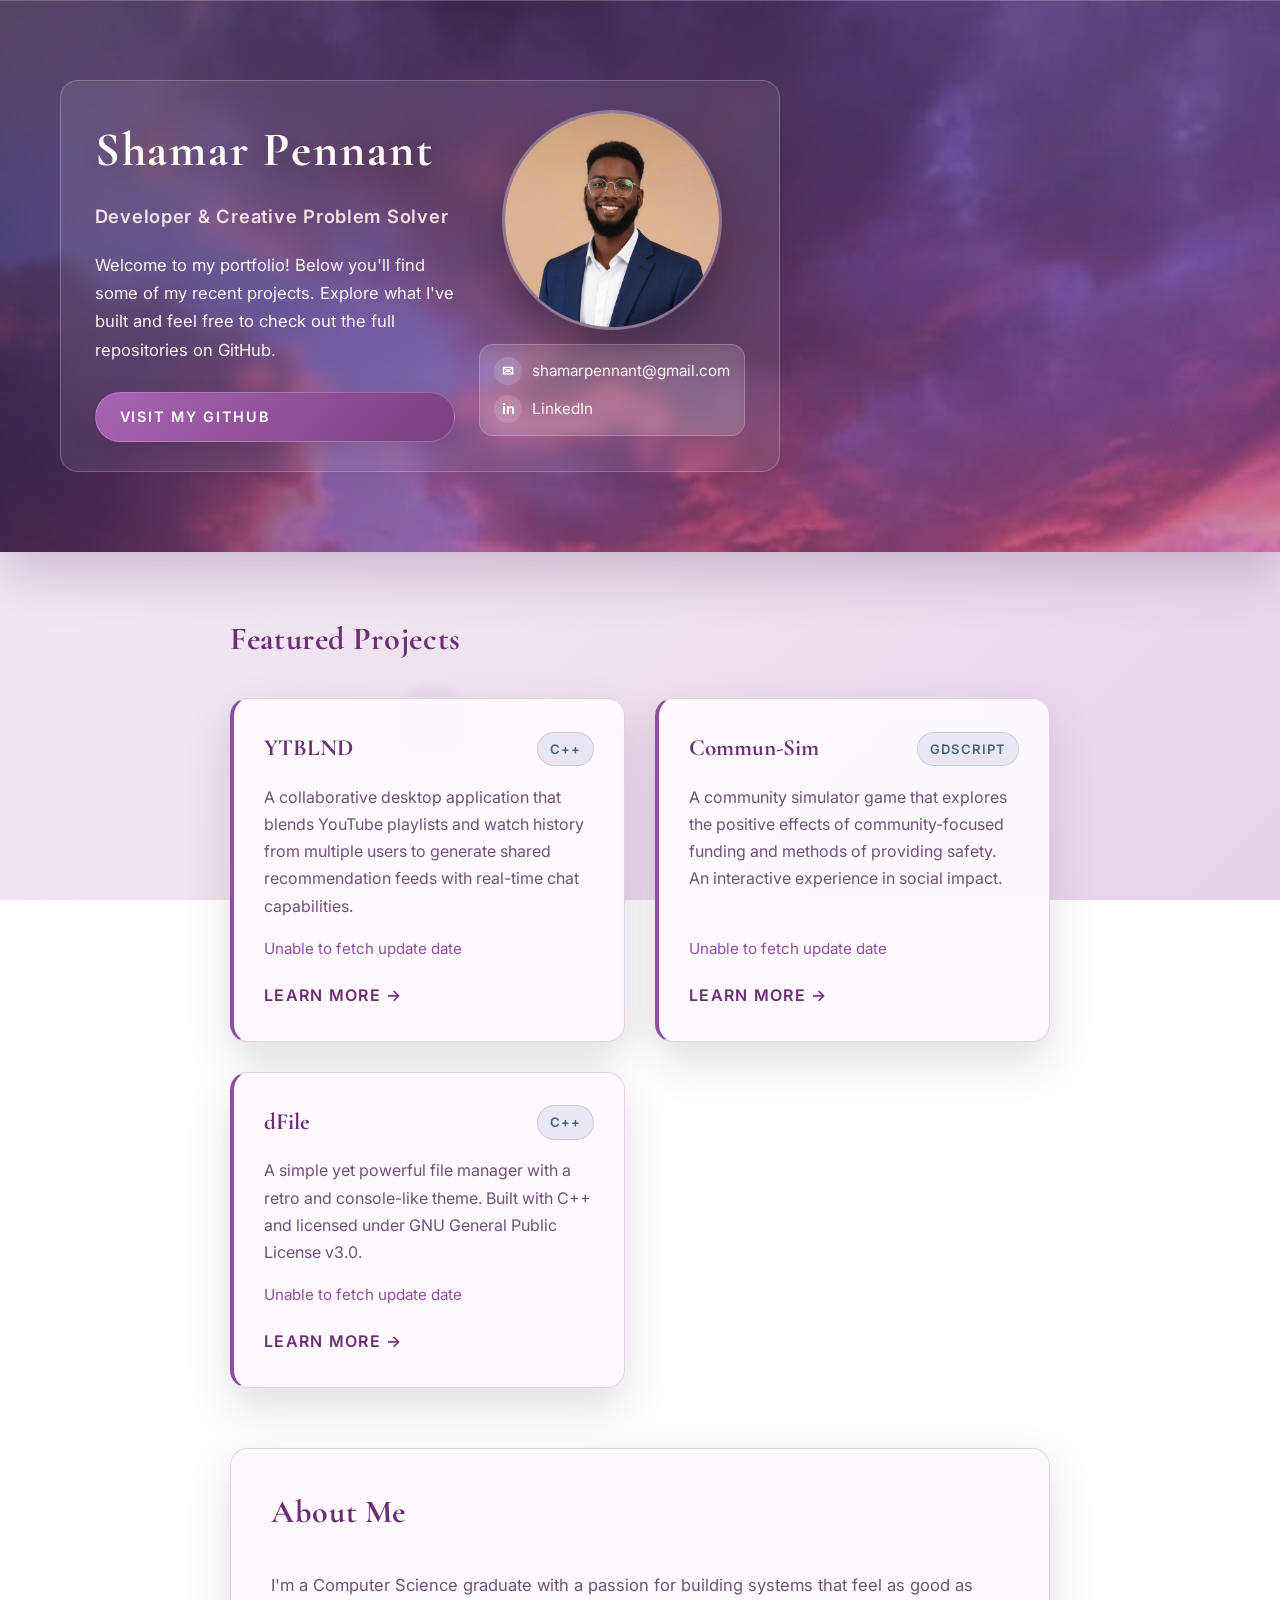
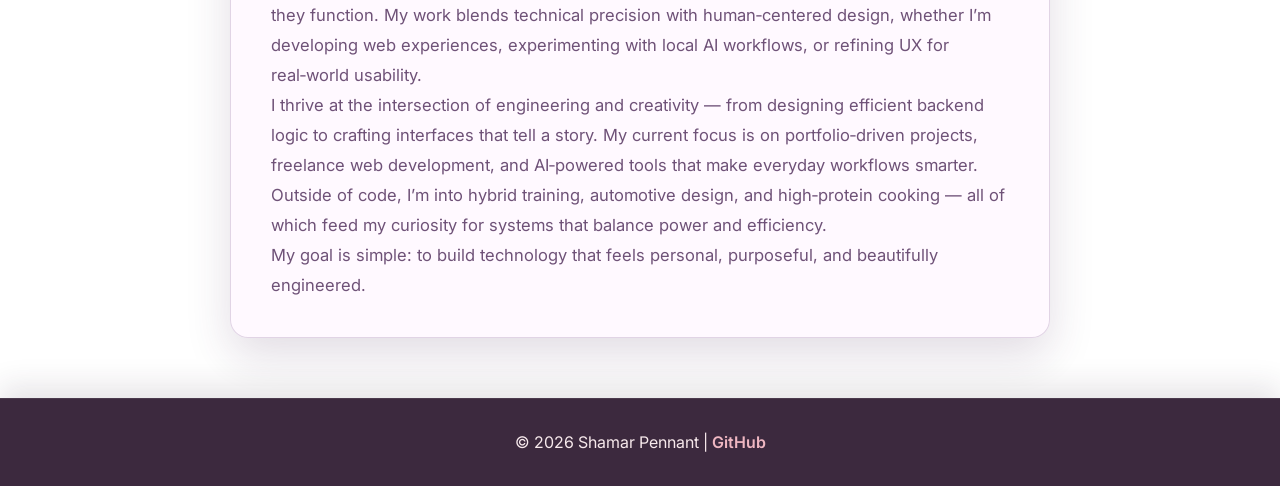
==== commit d862bfe3: "tightened some animations, reorganized sections, and buffed out the about me section" ====
--- a/index.html
+++ b/index.html
@@ -20,7 +20,7 @@
                     Explore what I've built and feel free to check out the full repositories on
                     GitHub.
                 </p>
-                <a href="https://github.com/slipnut44" class="cta-button">Visit My GitHub</a>
+                <a href="https://github.com/slipnut44" class="cta-button hero-cta hero-cta--desktop">Visit My GitHub</a>
             </div>
             <div class="hero-side">
                 <div class="hero-profile">
@@ -36,16 +36,29 @@
                         <a href="https://www.linkedin.com/in/shamarpennant" target="_blank" rel="noopener noreferrer">LinkedIn</a>
                     </div>
                 </div>
+                <a href="https://github.com/slipnut44" class="cta-button hero-cta hero-cta--mobile">Visit My GitHub</a>
             </div>
         </div>
     </header>
 
     <main>
         <section class="projects-section">
-            <h2>Featured Projects</h2>
+            <h2 class="reveal-element">Featured Projects</h2>
             <div class="projects-container">
-                <!-- Project 1: Commun-Sim -->
-                <div class="project-card">
+                <!-- Project 1: YTBLND -->
+                <div class="project-card reveal-element">
+                    <div class="project-header">
+                        <h3>YTBLND</h3>
+                        <span class="tech-badge cpp">C++</span>
+                    </div>
+                    <p class="project-description">A collaborative desktop application that blends YouTube playlists and watch history from multiple users to generate shared recommendation feeds with real-time chat capabilities.</p>
+                    <div class="project-meta">
+                        <span class="updated" data-repo="slipnut44/YTBLND">Loading...</span>
+                    </div>
+                    <a href="ytblnd.html" class="project-link">Learn More →</a>
+                </div>
+                <!-- Project 2: Commun-Sim -->
+                <div class="project-card reveal-element">
                     <div class="project-header">
                         <h3>Commun-Sim</h3>
                         <span class="tech-badge gdscript">GDScript</span>
@@ -57,8 +70,8 @@
                     <a href="commun-sim.html" class="project-link">Learn More →</a>
                 </div>
 
-                <!-- Project 2: dFile -->
-                <div class="project-card">
+                <!-- Project 3: dFile -->
+                <div class="project-card reveal-element">
                     <div class="project-header">
                         <h3>dFile</h3>
                         <span class="tech-badge cpp">C++</span>
@@ -69,26 +82,20 @@
                     </div>
                     <a href="dfile.html" class="project-link">Learn More →</a>
                 </div>
-
-                <!-- Project 3: YTBLND -->
-                <div class="project-card">
-                    <div class="project-header">
-                        <h3>YTBLND</h3>
-                        <span class="tech-badge cpp">C++</span>
-                    </div>
-                    <p class="project-description">A collaborative desktop application that blends YouTube playlists and watch history from multiple users to generate shared recommendation feeds with real-time chat capabilities.</p>
-                    <div class="project-meta">
-                        <span class="updated" data-repo="slipnut44/YTBLND">Loading...</span>
-                    </div>
-                    <a href="ytblnd.html" class="project-link">Learn More →</a>
-                </div>
             </div>
         </section>
 
         <section class="about-section">
-            <h2>About Me</h2>
-            <p>I'm a developer passionate about creating innovative solutions and exploring the intersection of technology and community impact. Whether it's game development, system tools, or web applications, I enjoy tackling diverse challenges and delivering quality work.</p>
+            <h2 class="reveal-element">About Me</h2>
+            <p class="reveal-element">I'm a Computer Science graduate with a passion for building systems that feel as good as they function. My work blends technical precision with human‑centered design, whether I’m developing web experiences, experimenting with local AI workflows, or refining UX for real‑world usability. <br> 
+
+I thrive at the intersection of engineering and creativity — from designing efficient backend logic to crafting interfaces that tell a story. My current focus is on portfolio‑driven projects, freelance web development, and AI‑powered tools that make everyday workflows smarter. <br> 
+
+Outside of code, I’m into hybrid training, automotive design, and high‑protein cooking — all of which feed my curiosity for systems that balance power and efficiency. <br> 
+
+My goal is simple: to build technology that feels personal, purposeful, and beautifully engineered.</p>
         </section>
+
     </main>
 
     <footer>
--- a/css/style.css
+++ b/css/style.css
@@ -273,6 +273,22 @@
     z-index: 1;
 }
 
+.reveal-element {
+    opacity: 1;
+    transform: translateY(0);
+    transition: opacity 0.6s ease, transform 0.6s ease;
+}
+
+.reveal-element.reveal-hidden {
+    opacity: 0;
+    transform: translateY(20px);
+}
+
+.reveal-element.is-visible {
+    opacity: 1;
+    transform: translateY(0);
+}
+
 .projects-section h2,
 .about-section h2 {
     font-family: 'Cormorant Garamond', Georgia, serif;
@@ -393,6 +409,67 @@
     color: var(--text-muted);
     line-height: 1.8;
     text-align: left;
+}
+
+@media (max-width: 768px) {
+    header.hero {
+        padding: 48px 24px;
+    }
+
+    .hero-content--split {
+        flex-direction: column;
+        align-items: center;
+        gap: 20px;
+    }
+
+    .hero-text {
+        width: 100%;
+        align-items: center;
+        text-align: center;
+    }
+
+    .hero-text .intro {
+        text-align: center;
+    }
+
+    .hero-side {
+        width: 100%;
+        min-width: 0;
+        align-items: center;
+    }
+
+    .hero-profile {
+        width: 180px;
+        height: 180px;
+    }
+
+    .hero-contact {
+        width: 100%;
+        max-width: 320px;
+    }
+
+    .hero-cta--desktop {
+        display: none;
+    }
+
+    .hero-cta--mobile {
+        display: inline-block;
+        width: 100%;
+        max-width: 320px;
+        text-align: center;
+        margin-top: 12px;
+    }
+}
+
+@media (min-width: 769px) {
+    .hero-cta--desktop {
+        display: inline-block;
+        margin-top: 0;
+    }
+
+    .hero-cta--mobile {
+        display: none;
+    }
 }
 
 footer {
@@ -567,6 +644,13 @@
     border: 1px solid rgba(124, 61, 84, 0.15);
     border-radius: 16px;
     box-shadow: 0 10px 24px rgba(87, 45, 63, 0.06);
+    transition: all 0.25s ease;
+}
+
+.tech-item:hover {
+    border-color: var(--accent);
+    transform: translateY(-3px);
+    box-shadow: 0 14px 28px rgba(87, 45, 63, 0.1);
 }
 
 .tech-item h3 {
